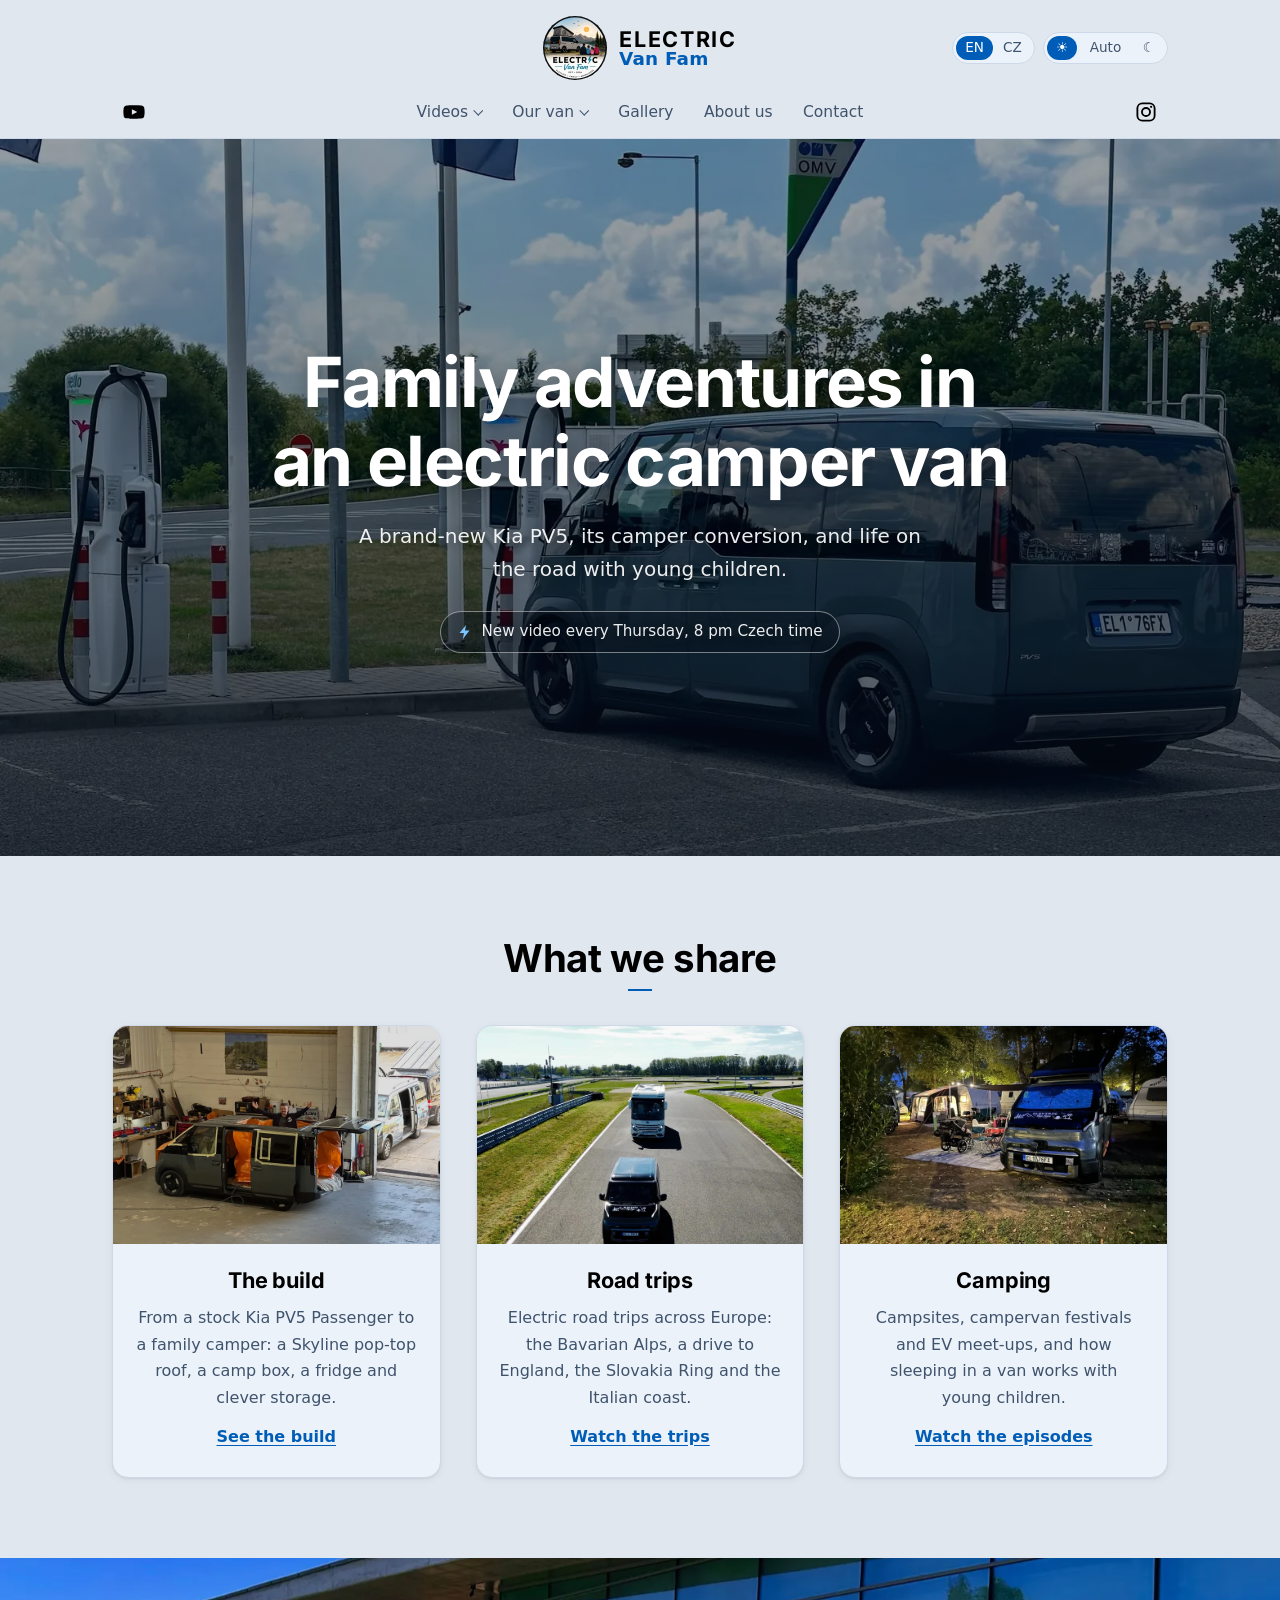
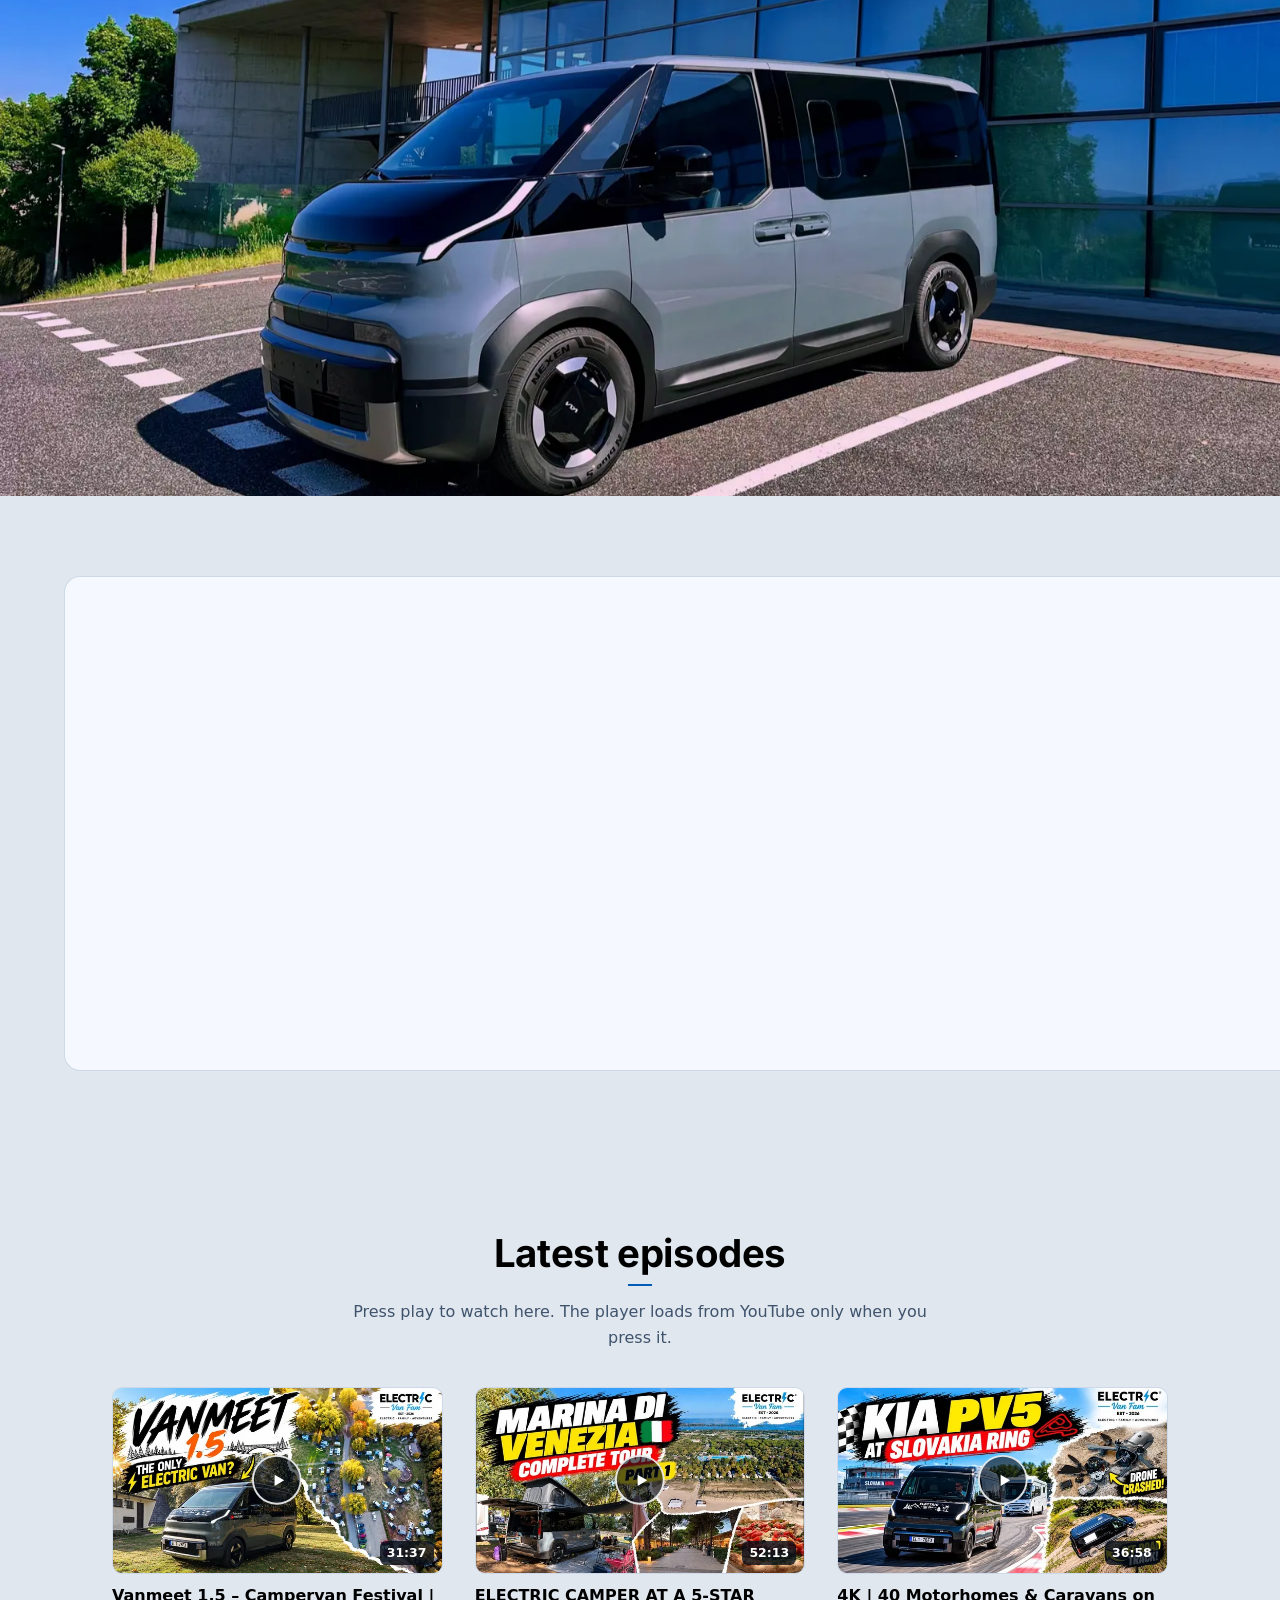
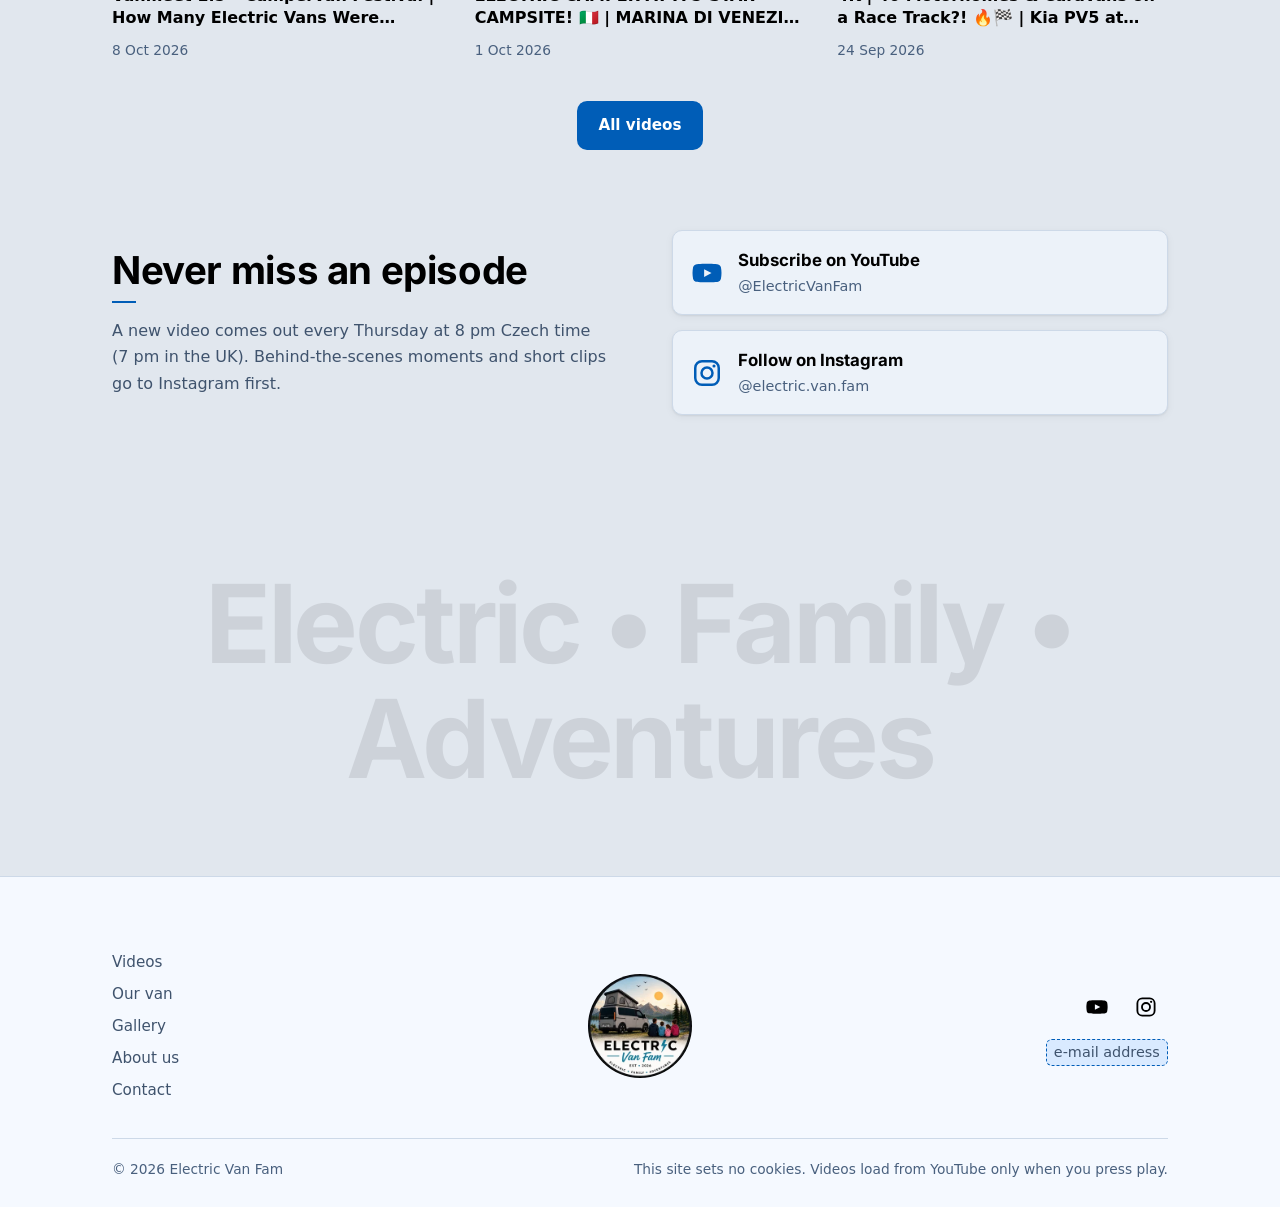
==== electric-van-web/index.html @ 64cd613d "electric-van-web: deploy site/ of jakubdostal233/electric-van-web at 565219d" ====
<!DOCTYPE html>
<html lang="en" data-theme="auto"
      data-title-en="Electric Van Fam - family adventures in an electric camper van"
      data-title-cs="Electric Van Fam - rodinná dobrodružství v elektrické obytné dodávce">
  <head>
    <meta charset="utf-8" />
    <meta name="robots" content="noindex" />
    <meta name="viewport" content="width=device-width, initial-scale=1" />
    <title>Electric Van Fam - family adventures in an electric camper van</title>
    <meta name="description" content="Electric Van Fam: a family converting a brand-new Kia PV5 into an electric camper van, with road trips and camping across Europe. New video every Thursday." />
    <meta property="og:title" content="Electric Van Fam" />
    <meta property="og:description" content="Family adventures, electric vanlife and the camper conversion of a Kia PV5." />
    <meta property="og:type" content="website" />
    <link rel="icon" href="assets/img/favicon-32.png" sizes="32x32" type="image/png" />
    <link rel="apple-touch-icon" href="assets/img/apple-touch-icon-180.png" />

    <!-- Resolve the theme BEFORE first paint; `preload` stops the first paint from animating.
         ?theme=light|dark|auto, ?lang=en|cs and ?template=<family> deep-link a state. -->
    <script>
      (function () {
        var d = document.documentElement;
        d.classList.add("js", "preload");
        var q = new URLSearchParams(location.search);
        var ls = function (k) { try { return localStorage.getItem(k); } catch (e) { return null; } };
        d.setAttribute("data-theme", q.get("theme") || ls("pers-ui-theme") || "light");
        var tpl = q.get("template");
        if (tpl && /^(jdsign|aurora|bento|brutalist|devdark|scholarly)$/.test(tpl)) d.setAttribute("data-template", tpl);
      })();
    </script>
    <link rel="stylesheet" href="fonts/fonts.css" />
    <link rel="stylesheet" href="core/base.css" />
    <link rel="stylesheet" href="kits/site.css" />
    <!-- The design family, jdsign (its accent matches the channel's brand blue): one template stylesheet, which imports its skin. -->
    <link id="template-css" rel="stylesheet" href="templates/site/jdsign.css" />
    <script>
      (function () {
        var t = document.documentElement.getAttribute("data-template");
        if (t) document.getElementById("template-css").href = "templates/site/" + t + ".css";
      })();
    </script>
    <link rel="stylesheet" href="assets/site.css" />
  </head>
  <body>
    <!-- ===== chrome:icons (identical on every page) ===== -->
    <svg width="0" height="0" style="position:absolute" aria-hidden="true" focusable="false">
      <symbol id="i-youtube" viewBox="0 0 24 24"><path fill="currentColor" fill-rule="evenodd" d="M23.1 7.2a3 3 0 0 0-2.1-2.1C19.1 4.6 12 4.6 12 4.6s-7.1 0-9 .5A3 3 0 0 0 .9 7.2 31 31 0 0 0 .4 12c0 1.6.2 3.2.5 4.8A3 3 0 0 0 3 18.9c1.9.5 9 .5 9 .5s7.1 0 9-.5a3 3 0 0 0 2.1-2.1c.3-1.6.5-3.2.5-4.8s-.2-3.2-.5-4.8zM9.7 15.1V8.9l5.9 3.1-5.9 3.1z"/></symbol>
      <symbol id="i-instagram" viewBox="0 0 24 24"><g fill="none" stroke="currentColor" stroke-width="2"><rect x="2.6" y="2.6" width="18.8" height="18.8" rx="5.4"/><circle cx="12" cy="12" r="4.4"/></g><circle cx="17.6" cy="6.4" r="1.25" fill="currentColor"/></symbol>
      <symbol id="i-play" viewBox="0 0 24 24"><path fill="currentColor" d="M7 4.5v15l13-7.5z"/></symbol>
      <symbol id="i-bolt" viewBox="0 0 24 24"><path fill="currentColor" d="M13.5 1.5 3.8 13.6h6.6l-1.6 8.9 10-12.6h-6.7z"/></symbol>
      <symbol id="i-zoom" viewBox="0 0 24 24"><g fill="none" stroke="currentColor" stroke-width="2.2" stroke-linecap="round"><circle cx="10.5" cy="10.5" r="6.5"/><path d="M15.5 15.5 21 21M10.5 7.5v6M7.5 10.5h6"/></g></symbol>
      <symbol id="i-menu" viewBox="0 0 24 24"><path fill="none" stroke="currentColor" stroke-width="2.2" stroke-linecap="round" d="M4 7h16M4 12h16M4 17h16"/></symbol>
      <symbol id="i-x" viewBox="0 0 24 24"><path fill="none" stroke="currentColor" stroke-width="2.2" stroke-linecap="round" d="M6 6l12 12M18 6 6 18"/></symbol>
      <symbol id="i-mail" viewBox="0 0 24 24"><g fill="none" stroke="currentColor" stroke-width="2" stroke-linejoin="round"><rect x="2.5" y="4.5" width="19" height="15" rx="2.5"/><path d="m3.5 6.5 8.5 6.5 8.5-6.5"/></g></symbol>
    </svg>
    <!-- ===== /chrome:icons ===== -->

    <!-- ===== chrome:header (identical on every page except aria-current) ===== -->
    <a class="skip-link" href="#main"><span class="lang-en">Skip to content</span><span class="lang-cs">Přejít na obsah</span></a>
    <header class="site-header">
      <div class="container header-top">
        <a class="brand" href="index.html">
          <img class="brand-badge" src="assets/img/logo-256.webp" width="64" height="64" alt="" />
          <span class="brand-word"><span class="brand-top">Electric</span> <span class="brand-bottom">Van Fam</span></span>
        </a>
        <div class="header-controls">
          <div id="lang-mount"></div>
          <div id="theme-mount"></div>
        </div>
      </div>
      <div class="container header-nav-row">
        <span class="social-slot left">
          <a class="icon-link" href="https://youtube.com/@electricvanfam?si=Grp4nOMV1Lf5DhQu" target="_blank" rel="noopener"
             aria-label="Electric Van Fam on YouTube" data-aria-label-en="Electric Van Fam on YouTube" data-aria-label-cs="Electric Van Fam na YouTube"
             title="YouTube"><svg aria-hidden="true"><use href="#i-youtube"/></svg></a>
        </span>
        <button class="menu-toggle" type="button" aria-expanded="false" aria-controls="site-menu" aria-label="Open menu">
          <svg class="i-open" aria-hidden="true"><use href="#i-menu"/></svg>
          <svg class="i-close" aria-hidden="true"><use href="#i-x"/></svg>
        </button>
        <nav class="site-nav" id="site-menu" aria-label="Main" data-aria-label-en="Main" data-aria-label-cs="Hlavní">
          <ul>
            <li class="has-sub"><a href="videos.html"><span class="lang-en">Videos</span><span class="lang-cs">Videa</span></a>
              <ul class="sub">
                <li><a href="videos.html#episodes"><span class="lang-en">Episodes</span><span class="lang-cs">Díly</span></a></li>
                <li><a href="videos.html#shorts"><span class="lang-en">Shorts</span><span class="lang-cs">Shorts</span></a></li>
                <li><a href="videos.html#playlists"><span class="lang-en">Playlists</span><span class="lang-cs">Playlisty</span></a></li>
              </ul>
            </li>
            <li class="has-sub"><a href="van.html"><span class="lang-en">Our van</span><span class="lang-cs">Naše dodávka</span></a>
              <ul class="sub">
                <li><a href="van.html#build"><span class="lang-en">The build</span><span class="lang-cs">Přestavba</span></a></li>
                <li><a href="van.html#gear"><span class="lang-en">Gear &amp; partners</span><span class="lang-cs">Vybavení a partneři</span></a></li>
                <li><a href="van.html#faq"><span class="lang-en">Questions</span><span class="lang-cs">Otázky</span></a></li>
              </ul>
            </li>
            <li><a href="gallery.html"><span class="lang-en">Gallery</span><span class="lang-cs">Galerie</span></a></li>
            <li><a href="about.html"><span class="lang-en">About us</span><span class="lang-cs">O nás</span></a></li>
            <li><a href="contact.html"><span class="lang-en">Contact</span><span class="lang-cs">Kontakt</span></a></li>
          </ul>
        </nav>
        <span class="social-slot right">
          <a class="icon-link" href="https://instagram.com/electric.van.fam?xtok=amt4czhjMHRxbmlt" target="_blank" rel="noopener"
             aria-label="Electric Van Fam on Instagram" data-aria-label-en="Electric Van Fam on Instagram" data-aria-label-cs="Electric Van Fam na Instagramu"
             title="Instagram"><svg aria-hidden="true"><use href="#i-instagram"/></svg></a>
        </span>
      </div>
    </header>
    <!-- ===== /chrome:header ===== -->

    <main id="main">
      <!-- ================= HERO ================= -->
      <section class="hero-photo" aria-labelledby="hero-title">
        <img src="assets/img/ig/Da2BRIKNQSg-1600.webp"
             srcset="assets/img/ig/Da2BRIKNQSg-800.webp 800w, assets/img/ig/Da2BRIKNQSg-1600.webp 1600w, assets/img/ig/Da2BRIKNQSg-2400.webp 2400w"
             sizes="100vw" alt="" fetchpriority="high" />
        <div class="container">
          <h1 class="title" id="hero-title"><span class="lang-en">Family adventures in an electric camper van</span><span class="lang-cs">Rodinná dobrodružství v elektrické obytné dodávce</span></h1>
          <p class="lang-en">A brand-new Kia PV5, its camper conversion, and life on the road with young children.</p>
          <p class="lang-cs">Zbrusu nová Kia PV5, její přestavba na obytnou dodávku a život na cestách s malými dětmi.</p>
          <p class="schedule"><svg aria-hidden="true"><use href="#i-bolt"/></svg><span class="lang-en">New video every Thursday, 8 pm Czech time</span><span class="lang-cs">Nové video každý čtvrtek ve 20:00</span></p>
        </div>
      </section>

      <!-- ================= OFFER CARDS ================= -->
      <section class="section" aria-labelledby="topics-title">
        <div class="container">
          <div class="section-head center">
            <h2 id="topics-title"><span class="lang-en">What we share</span><span class="lang-cs">O čem točíme</span></h2>
          </div>
          <div class="offer-grid">
            <article class="offer reveal">
              <img src="assets/img/ig/DbA2BIWIH_c-800.webp" width="800" height="600" loading="lazy"
                   alt="The van in a workshop with its new pop-top roof being fitted"
                   data-alt-en="The van in a workshop with its new pop-top roof being fitted"
                   data-alt-cs="Dodávka v dílně při montáži výklopné střechy" />
              <div class="offer-body">
                <h3><span class="lang-en">The build</span><span class="lang-cs">Přestavba</span></h3>
                <p class="lang-en">From a stock Kia PV5 Passenger to a family camper: a Skyline pop-top roof, a camp box, a fridge and clever storage.</p>
                <p class="lang-cs">Ze sériové Kia PV5 Passenger rodinný obytňák: výklopná střecha Skyline, kempingový box, lednice a chytré úložné prostory.</p>
                <a class="more" href="van.html#build"><span class="lang-en">See the build</span><span class="lang-cs">Prohlédnout přestavbu</span></a>
              </div>
            </article>
            <article class="offer reveal">
              <img src="assets/img/ig/DdrrLQiCNfX-800.webp" width="800" height="779" loading="lazy"
                   alt="Campervans driving on the Slovakia Ring race track, seen from above"
                   data-alt-en="Campervans driving on the Slovakia Ring race track, seen from above"
                   data-alt-cs="Obytná auta na okruhu Slovakia Ring z ptačí perspektivy" />
              <div class="offer-body">
                <h3><span class="lang-en">Road trips</span><span class="lang-cs">Výlety</span></h3>
                <p class="lang-en">Electric road trips across Europe: the Bavarian Alps, a drive to England, the Slovakia Ring and the Italian coast.</p>
                <p class="lang-cs">Elektrické výlety po Evropě: Bavorské Alpy, cesta do Anglie, Slovakia Ring a italské pobřeží.</p>
                <a class="more" href="videos.html#playlists"><span class="lang-en">Watch the trips</span><span class="lang-cs">Pustit si výlety</span></a>
              </div>
            </article>
            <article class="offer reveal">
              <img src="assets/img/ig/DeJIttWCNnB-800.webp" width="800" height="600" loading="lazy"
                   alt="The van parked at a campsite in the evening, with an awning, chairs and a pram"
                   data-alt-en="The van parked at a campsite in the evening, with an awning, chairs and a pram"
                   data-alt-cs="Dodávka večer v kempu s markýzou, židlemi a kočárkem" />
              <div class="offer-body">
                <h3><span class="lang-en">Camping</span><span class="lang-cs">Kempování</span></h3>
                <p class="lang-en">Campsites, campervan festivals and EV meet-ups, and how sleeping in a van works with young children.</p>
                <p class="lang-cs">Kempy, festivaly obytných aut a srazy elektromobilů, a jak se v dodávce spí s malými dětmi.</p>
                <a class="more" href="videos.html#episodes"><span class="lang-en">Watch the episodes</span><span class="lang-cs">Pustit si díly</span></a>
              </div>
            </article>
          </div>
        </div>
      </section>

      <!-- ================= PARALLAX BAND ================= -->
      <div class="band" aria-hidden="true">
        <img src="assets/img/ig/DaFQ-XdI2Lt-1600.webp"
             srcset="assets/img/ig/DaFQ-XdI2Lt-800.webp 800w, assets/img/ig/DaFQ-XdI2Lt-1600.webp 1600w, assets/img/ig/DaFQ-XdI2Lt-2400.webp 2400w"
             sizes="100vw" alt="" loading="lazy" />
      </div>

      <!-- ================= ABOUT TEASER (offset box) ================= -->
      <section class="offset-wrap" aria-labelledby="about-title">
        <div class="offset-box">
          <div class="offset-inner">
            <div class="offset-media reveal">
              <img class="badge-art" src="assets/img/logo-512.webp" width="512" height="512" loading="lazy"
                   alt="The Electric Van Fam badge: a family of four sitting by a lake next to their van with a pop-top roof"
                   data-alt-en="The Electric Van Fam badge: a family of four sitting by a lake next to their van with a pop-top roof"
                   data-alt-cs="Logo Electric Van Fam: čtyřčlenná rodina sedí u jezera vedle své dodávky s výklopnou střechou" />
            </div>
            <div class="offset-text reveal">
              <h2 id="about-title"><span class="lang-en">Hi, we're the Electric Van Fam!</span><span class="lang-cs">Ahoj, jsme Electric Van Fam!</span></h2>
              <p class="lang-en">Yes, it's another EV channel... But this one is all about family adventures, electric vanlife, and the conversion of a brand-new Kia PV5 Passenger into a fully capable family camper van.</p>
              <p class="lang-cs">Ano, další kanál o elektromobilech... Tenhle je ale hlavně o rodinných dobrodružstvích, elektrickém vanlife a přestavbě zbrusu nové Kia PV5 Passenger na plnohodnotnou rodinnou obytnou dodávku.</p>
              <p class="lang-en">As far as we know, we may be the first family in continental Europe taking on a project like this.</p>
              <p class="lang-cs">Pokud víme, jsme možná první rodina v kontinentální Evropě, která se do takového projektu pustila.</p>
              <a class="btn btn-ghost" href="about.html"><span class="lang-en">More about us</span><span class="lang-cs">Více o nás</span></a>
            </div>
          </div>
        </div>
      </section>

      <!-- ================= LATEST EPISODES ================= -->
      <section class="section" aria-labelledby="latest-title">
        <div class="container">
          <div class="section-head center">
            <h2 id="latest-title"><span class="lang-en">Latest episodes</span><span class="lang-cs">Nejnovější díly</span></h2>
            <p class="lang-en">Press play to watch here. The player loads from YouTube only when you press it.</p>
            <p class="lang-cs">Video se přehraje přímo tady. Přehrávač z YouTube se načte až po kliknutí.</p>
          </div>
          <div class="video-grid" data-lb-group="latest">
            <!-- content:latest-episodes:begin -->
            <a class="vcard reveal" href="https://www.youtube.com/watch?v=C58DhxHPmXc" data-lb="video" data-video-id="C58DhxHPmXc"
               data-caption-en="Vanmeet 1.5 – Campervan Festival | How Many Electric Vans Were There? ⚡EVF#21">
              <span class="vthumb">
                <img src="assets/img/yt/C58DhxHPmXc-640.webp" width="640" height="360" loading="lazy" alt="" />
                <span class="play" aria-hidden="true"><svg><use href="#i-play"/></svg></span>
                <span class="duration">31:37</span>
              </span>
              <span class="vtitle">Vanmeet 1.5 – Campervan Festival | How Many Electric Vans Were There? ⚡EVF#21</span>
              <span class="vmeta"><time datetime="2026-10-08"><span class="lang-en">8 Oct 2026</span><span class="lang-cs">8. 10. 2026</span></time></span>
            </a>
            <a class="vcard reveal" href="https://www.youtube.com/watch?v=YFvLomUdgms" data-lb="video" data-video-id="YFvLomUdgms"
               data-caption-en="ELECTRIC CAMPER AT A 5-STAR CAMPSITE! 🇮🇹 | MARINA DI VENEZIA | PART 1. EVF#20">
              <span class="vthumb">
                <img src="assets/img/yt/YFvLomUdgms-640.webp" width="640" height="360" loading="lazy" alt="" />
                <span class="play" aria-hidden="true"><svg><use href="#i-play"/></svg></span>
                <span class="duration">52:13</span>
              </span>
              <span class="vtitle">ELECTRIC CAMPER AT A 5-STAR CAMPSITE! 🇮🇹 | MARINA DI VENEZIA | PART 1. EVF#20</span>
              <span class="vmeta"><time datetime="2026-10-01"><span class="lang-en">1 Oct 2026</span><span class="lang-cs">1. 10. 2026</span></time></span>
            </a>
            <a class="vcard reveal" href="https://www.youtube.com/watch?v=ShgJWaD2Wiw" data-lb="video" data-video-id="ShgJWaD2Wiw"
               data-caption-en="4K | 40 Motorhomes &amp; Caravans on a Race Track?! 🔥🏁 | Kia PV5 at Slovakia Ring! EVF#19">
              <span class="vthumb">
                <img src="assets/img/yt/ShgJWaD2Wiw-640.webp" width="640" height="360" loading="lazy" alt="" />
                <span class="play" aria-hidden="true"><svg><use href="#i-play"/></svg></span>
                <span class="duration">36:58</span>
              </span>
              <span class="vtitle">4K | 40 Motorhomes &amp; Caravans on a Race Track?! 🔥🏁 | Kia PV5 at Slovakia Ring! EVF#19</span>
              <span class="vmeta"><time datetime="2026-09-24"><span class="lang-en">24 Sep 2026</span><span class="lang-cs">24. 9. 2026</span></time></span>
            </a>
            <!-- content:latest-episodes:end -->
          </div>
          <div class="section-actions">
            <a class="btn btn-primary" href="videos.html"><span class="lang-en">All videos</span><span class="lang-cs">Všechna videa</span></a>
          </div>
        </div>
      </section>

      <!-- ================= FOLLOW (in place of the newsletter) ================= -->
      <section class="section" aria-labelledby="follow-title">
        <div class="container follow">
          <div class="reveal">
            <h2 id="follow-title"><span class="lang-en">Never miss an episode</span><span class="lang-cs">Nezmeškejte žádný díl</span></h2>
            <p class="lang-en">A new video comes out every Thursday at 8 pm Czech time (7 pm in the UK). Behind-the-scenes moments and short clips go to Instagram first.</p>
            <p class="lang-cs">Nové video vychází každý čtvrtek ve 20:00 našeho času (v Británii v 19:00). Zákulisí a krátká videa dáváme nejdřív na Instagram.</p>
          </div>
          <div class="follow-links reveal">
            <a class="follow-link" href="https://youtube.com/@electricvanfam?si=Grp4nOMV1Lf5DhQu" target="_blank" rel="noopener">
              <svg aria-hidden="true"><use href="#i-youtube"/></svg>
              <span><strong><span class="lang-en">Subscribe on YouTube</span><span class="lang-cs">Odebírat na YouTube</span></strong><span class="handle">@ElectricVanFam</span></span>
            </a>
            <a class="follow-link" href="https://instagram.com/electric.van.fam?xtok=amt4czhjMHRxbmlt" target="_blank" rel="noopener">
              <svg aria-hidden="true"><use href="#i-instagram"/></svg>
              <span><strong><span class="lang-en">Follow on Instagram</span><span class="lang-cs">Sledovat na Instagramu</span></strong><span class="handle">@electric.van.fam</span></span>
            </a>
          </div>
        </div>
      </section>

      <!-- ================= GIANT TAGLINE ================= -->
      <div class="tagline-giant" aria-hidden="true"><p>Electric • Family • Adventures</p></div>
    </main>

    <!-- ===== chrome:footer (identical on every page) ===== -->
    <footer class="site-footer">
      <div class="container">
        <div class="footer-cols">
          <ul class="footer-nav">
            <li><a href="videos.html"><span class="lang-en">Videos</span><span class="lang-cs">Videa</span></a></li>
            <li><a href="van.html"><span class="lang-en">Our van</span><span class="lang-cs">Naše dodávka</span></a></li>
            <li><a href="gallery.html"><span class="lang-en">Gallery</span><span class="lang-cs">Galerie</span></a></li>
            <li><a href="about.html"><span class="lang-en">About us</span><span class="lang-cs">O nás</span></a></li>
            <li><a href="contact.html"><span class="lang-en">Contact</span><span class="lang-cs">Kontakt</span></a></li>
          </ul>
          <div class="footer-logo"><img src="assets/img/logo-256.webp" width="104" height="104" loading="lazy" alt="Electric Van Fam" /></div>
          <div class="footer-contact">
            <div class="socials">
              <a class="icon-link" href="https://youtube.com/@electricvanfam?si=Grp4nOMV1Lf5DhQu" target="_blank" rel="noopener" aria-label="YouTube"><svg aria-hidden="true"><use href="#i-youtube"/></svg></a>
              <a class="icon-link" href="https://instagram.com/electric.van.fam?xtok=amt4czhjMHRxbmlt" target="_blank" rel="noopener" aria-label="Instagram"><svg aria-hidden="true"><use href="#i-instagram"/></svg></a>
            </div>
            <!-- TODO(owner): the family's public e-mail address -->
            <span class="todo"><span class="lang-en">e-mail address</span><span class="lang-cs">e-mailová adresa</span></span>
          </div>
        </div>
        <div class="footer-bottom">
          <p>© 2026 Electric Van Fam</p>
          <p class="lang-en">This site sets no cookies. Videos load from YouTube only when you press play.</p>
          <p class="lang-cs">Tento web nepoužívá cookies. Videa se z YouTube načtou až po kliknutí na přehrát.</p>
        </div>
      </div>
    </footer>
    <!-- ===== /chrome:footer ===== -->

    <script src="core/theme.js"></script>
    <script src="core/lang.js"></script>
    <script src="assets/site.js"></script>
  </body>
</html>
---- electric-van-web/fonts/fonts.css ----
/* pers-ui - self-hosted @font-face declarations (SIL OFL 1.1, see LICENSE.md).
   woff2 files are fetched by fetch-fonts.sh. If they are absent, every template
   falls back to a system stack (defined per template), so the gallery still works. */

/* Inter - body sans, all templates */
@font-face { font-family: "Inter"; font-style: normal; font-weight: 400; font-display: swap; src: url("./inter/inter-400.woff2") format("woff2"); }
@font-face { font-family: "Inter"; font-style: normal; font-weight: 500; font-display: swap; src: url("./inter/inter-500.woff2") format("woff2"); }
@font-face { font-family: "Inter"; font-style: normal; font-weight: 600; font-display: swap; src: url("./inter/inter-600.woff2") format("woff2"); }
@font-face { font-family: "Inter"; font-style: normal; font-weight: 700; font-display: swap; src: url("./inter/inter-700.woff2") format("woff2"); }
@font-face { font-family: "Inter"; font-style: italic; font-weight: 400; font-display: swap; src: url("./inter/inter-400i.woff2") format("woff2"); }


/* JetBrains Mono - monospace accents, devdark template */
@font-face { font-family: "JetBrains Mono"; font-style: normal; font-weight: 400; font-display: swap; src: url("./jetbrains-mono/jetbrains-mono-400.woff2") format("woff2"); }
@font-face { font-family: "JetBrains Mono"; font-style: normal; font-weight: 500; font-display: swap; src: url("./jetbrains-mono/jetbrains-mono-500.woff2") format("woff2"); }
@font-face { font-family: "JetBrains Mono"; font-style: normal; font-weight: 700; font-display: swap; src: url("./jetbrains-mono/jetbrains-mono-700.woff2") format("woff2"); }
---- electric-van-web/core/base.css ----
/* ============================================================================
   pers-ui - core/base.css
   Consumer-agnostic foundation: reset, layout, typography, a11y, controls, and
   the GENERIC components (buttons, tags, badge, table, code, blockquote, alert,
   forms, footer) - all driven by a CSS custom-property token contract. Load a
   SKIN (skins/<family>.css) for the values and a KIT (kits/site.css or
   kits/docs.css) for page-archetype components. See README.md.

   Token contract a skin must define (values below are neutral fallbacks so
   core/base.css is viewable on its own):
     Surfaces  --bg --surface --surface-2 --border --border-strong
     Text      --text --text-muted --text-faint
     Accent    --accent --accent-2 --accent-contrast --accent-soft --ring
     Shape     --radius-sm --radius --radius-lg
     Depth     --shadow --shadow-lg
     Type      --font-body --font-display --font-mono
     Metrics   --maxw --section-pad
   And for an application kit, the layer added 2026-09-21:
     Spacing   --space-3xs --space-2xs --space-xs --space-sm --space-md --space-lg --space-xl
     Scale     --text-2xs --text-xs --text-sm --text-base --text-xl
     Rhythm    --leading-tight --leading-body
     Shape     --radius-pill --hairline
     Motion    --duration-fast --duration-base --ease-standard
     Solid     --surface-3 --surface-4   (OPAQUE in every skin, for controls)
     State     --focus --focus-width --hover --disabled --accent-fg
               --error --success --warning
   ============================================================================ */

:root {
  --bg: #ffffff;
  --surface: #f7f7f8;
  --surface-2: #eeeef0;
  --border: #e2e2e6;
  --border-strong: #cfcfd6;
  --text: #17171a;
  --text-muted: #5a5a66;
  --text-faint: #8a8a95;
  --accent: #3b5bdb;
  --accent-2: #6f9bff;
  --accent-contrast: #ffffff;
  --accent-soft: rgba(59, 91, 219, 0.1);
  --ring: rgba(59, 91, 219, 0.45);
  --radius-sm: 6px;
  --radius: 12px;
  --radius-lg: 20px;
  --shadow: 0 1px 3px rgba(0, 0, 0, 0.08), 0 1px 2px rgba(0, 0, 0, 0.04);
  --shadow-lg: 0 12px 32px rgba(0, 0, 0, 0.12);
  --font-body: system-ui, -apple-system, "Segoe UI", Roboto, sans-serif;
  --font-display: var(--font-body);
  --font-mono: ui-monospace, "JetBrains Mono", "SFMono-Regular", Menlo, Consolas, monospace;
  --maxw: 1080px;
  --section-pad: clamp(3rem, 8vw, 6rem);

  /* ---- the application layer ------------------------------------------------
     Everything above is what a document or a site needs. A dense application -
     a form of labelled controls, a console, a status banner - needs a spacing
     scale, a type scale, motion and semantic state colour as well, and it needs
     them from EVERY skin rather than from one.

     They live here because this file's job is a neutral default for every token
     in the contract: a skin overrides what its design language cares about and
     inherits the rest. Put them in the skins instead and each of the six owes
     twenty-nine values, five of the six by hand, with nothing checking that any
     of them arrived.

     The structural ones are deliberately identical to jdsign's: a spacing step
     is not a matter of design language, and two scales that agree everywhere
     except one skin is a bug waiting rather than an expression of taste. The
     chromatic ones are neutral and AA-clean against the surfaces above; a skin
     that wants its own red says so.
     -------------------------------------------------------------------------- */
  --space-3xs: 2px;
  --space-2xs: 4px;
  --space-xs: 6px;
  --space-sm: 8px;
  --space-md: 12px;
  --space-lg: 16px;
  --space-xl: 24px;

  --text-2xs: 0.7rem;
  --text-xs: 0.8rem;
  --text-sm: 0.9rem;
  --text-base: 1rem;
  --text-xl: 1.563rem;
  --leading-tight: 1.25;
  --leading-body: 1.6;

  --radius-pill: 999px;
  --hairline: 1px;
  --duration-fast: 120ms;
  --duration-base: 200ms;
  --ease-standard: cubic-bezier(0.2, 0, 0, 1);

  /* Two rungs above and one below the surface ramp, for a control that must read
     as solid. OPAQUE BY CONTRACT: a control painted with a translucent value
     composites against whatever sits behind it, so the same button reads as two
     colours on one page. --surface-2 is translucent in aurora by design, which
     is exactly why a control must not use it. */
  --surface-3: #ffffff;
  --surface-4: #e4e4e8;

  /* The background a native <select> and its option list paint with. It follows
     the raised-control rung unless a skin gives it a colour of its own, which is
     what aurora does - its selects sit on a different plane from its cards. */
  --select-bg: var(--surface-3);

  /* The optional decorative backdrop, layered UNDER --bg by a page that wants
     one: `background: var(--mesh), var(--bg)`. `none` is a valid background-image
     layer, so that declaration stays valid on a skin that offers no backdrop -
     which matters, because an UNDEFINED --mesh invalidates the whole shorthand
     and the page loses its background colour too. Only aurora defines one. */
  --mesh: none;

  --focus: #005db7;
  --focus-width: 3px;
  --hover: #f2f4f8;
  --disabled: #6b6b76;
  --accent-fg: #ffffff;
  --error: #bf001e;
  --success: #006e30;
  --warning: #865400;

  color-scheme: light;
}

/* ---- the application layer, dark -------------------------------------------
   Only the chromatic half is repeated here. A spacing step and a type scale do
   not change with the theme, and repeating them would be two places to edit.

   This block exists because base.css had NO dark defaults at all before: every
   skin carried its own, which was fine while every token a kit used came from
   the skin. The moment a default lives here, a dark skin that does not override
   it inherits the light value - and --surface-3: #ffffff on devdark is a white
   panel on a near-black page. Both selector forms, matching the skins.
   -------------------------------------------------------------------------- */
[data-theme="dark"] {
  --surface-3: #2f343a;
  --surface-4: #14171c;
  --focus: #4e9eff;
  --hover: #24292e;
  --disabled: #8b8b96;
  --accent-fg: #0a0e12;
  --error: #ff6b65;
  --success: #00b352;
  --warning: #d88a00;
}

@media (prefers-color-scheme: dark) {
  :root:not([data-theme="light"]) {
    --surface-3: #2f343a;
    --surface-4: #14171c;
    --focus: #4e9eff;
    --hover: #24292e;
    --disabled: #8b8b96;
    --accent-fg: #0a0e12;
    --error: #ff6b65;
    --success: #00b352;
    --warning: #d88a00;
  }
}

/* Suppress transitions during initial load (removed via JS after `load`) so the
   resolved theme paints instantly instead of animating in from the base defaults. */
html.preload *, html.preload *::before, html.preload *::after { transition: none !important; }

/* ---- reset ---------------------------------------------------------------- */
*, *::before, *::after { box-sizing: border-box; }
* { margin: 0; }
html { -webkit-text-size-adjust: 100%; scroll-behavior: smooth; }
body {
  font-family: var(--font-body);
  background: var(--bg);
  color: var(--text);
  line-height: 1.65;
  -webkit-font-smoothing: antialiased;
  text-rendering: optimizeLegibility;
  transition: background-color 0.3s ease, color 0.3s ease;
}
img, svg, video { display: block; max-width: 100%; height: auto; }
input, button, textarea, select { font: inherit; color: inherit; }
button { cursor: pointer; }
a { color: var(--accent); text-decoration: none; }
a:hover { text-decoration: underline; }
ul, ol { padding-left: 1.25rem; }
:target { scroll-margin-top: 6rem; }

/* ---- typography ----------------------------------------------------------- */
h1, h2, h3, h4 {
  font-family: var(--font-display);
  line-height: 1.15;
  font-weight: 700;
  letter-spacing: -0.01em;
  text-wrap: balance;
}
h1 { font-size: clamp(2.4rem, 6vw, 4rem); }
h2 { font-size: clamp(1.7rem, 3.5vw, 2.4rem); }
h3 { font-size: 1.2rem; }
p { text-wrap: pretty; }

/* ---- accessibility helpers ------------------------------------------------ */
.visually-hidden {
  position: absolute; width: 1px; height: 1px; padding: 0; margin: -1px;
  overflow: hidden; clip: rect(0 0 0 0); white-space: nowrap; border: 0;
}
.skip-link {
  position: absolute; left: 0.5rem; top: -3rem; z-index: 100;
  background: var(--accent); color: var(--accent-contrast);
  padding: 0.5rem 0.9rem; border-radius: var(--radius-sm);
  transition: top 0.2s ease;
}
.skip-link:focus { top: 0.5rem; text-decoration: none; }

:where(a, button, input, textarea, select, [tabindex]):focus-visible {
  outline: 2px solid var(--ring);
  outline-offset: 2px;
  border-radius: var(--radius-sm);
}

/* ---- layout --------------------------------------------------------------- */
.container { width: 100%; max-width: var(--maxw); margin-inline: auto; padding-inline: clamp(1.1rem, 4vw, 2rem); }
.section { padding-block: var(--section-pad); }
.section + .section { padding-top: 0; }

.eyebrow {
  font-family: var(--font-mono);
  font-size: 0.8rem;
  letter-spacing: 0.08em;
  text-transform: uppercase;
  color: var(--text-muted);
  margin-bottom: 0.9rem;
}
.section-title { margin-bottom: 1.6rem; }
.section-title + .section-lead { margin-top: -0.8rem; }
.section-lead { color: var(--text-muted); max-width: 62ch; margin-bottom: 2rem; font-size: 1.05rem; }
.prose { max-width: 68ch; }
.prose p + p { margin-top: 1rem; }
.meta-line { font-size: 0.85rem; color: var(--text-muted); margin-bottom: 1.1rem; }
.meta-line strong { color: var(--text); font-weight: 600; }
.prose a { text-decoration: underline; text-underline-offset: 2px; }

/* ---- header / nav --------------------------------------------------------- */
.site-header {
  position: sticky; top: 0; z-index: 50;
  background: color-mix(in srgb, var(--bg) 82%, transparent);
  backdrop-filter: saturate(150%) blur(10px);
  border-bottom: 1px solid var(--border);
}
.header-inner {
  display: flex; align-items: center; gap: 1rem;
  min-height: 4rem; padding-block: 0.6rem;
}
.brand {
  font-family: var(--font-display);
  font-weight: 700; font-size: 1.1rem; color: var(--text);
  letter-spacing: -0.01em;
}
.brand:hover { text-decoration: none; }

/* ---- the signature mark in a page header -----------------------------------------
   THE ONE CONTRACT for placing Jakub's mark in the header of an HTML deliverable. Put
   the mark:layout SVG inline as the first child of whatever the page calls its header -
   `a.brand` here, pandoc's `#title-block-header` in a document, `.tg-header` in a tool -
   and give the <svg> class="brand-mark". The consumer owns the markup; this owns the size,
   the clear space and the ink, so six consumers cannot each decide differently.

   INLINE, NEVER <img>. brand/mark.svg carries fill="currentColor", which is the whole
   reason mark:layout exists as a separate asset from the favicon set - an <img src> gives
   currentColor nothing to resolve and the mark paints black on every skin, including the
   dark ones. Inlined, it takes the header's own colour and follows every skin and mode
   for free.

   SIZE AND CLEAR SPACE ARE BOTH MEASURED, in mark/two-three-reciprocal/USAGE.md, and both
   derive from one value here so they cannot drift apart. The mark follows the type it sits
   beside (1em) but never goes under its measured floor of 20px - the machine floor is 10px
   and the eye floor 12px, and 20px is where the two strokes stay unambiguous. The clear
   space is 24 units of the 256 unit canvas on every side, held as a ratio so it survives
   scaling: 9.375% of the mark's own box. Nothing may enter that band - no text, no rule,
   no image edge, no other logo - which is why it is a margin rather than a parent's gap. A
   gap guards only the side it sits between, and a spacing-scale value can be re-tuned by
   someone not thinking about the mark at all.

   WHERE THIS DOES NOT REACH, and both are deliberate rather than forgotten. kits/cv.css
   is its own reset and never loads this file, so a CV sheet carries no mark - Jakub's
   instruction, 2026-09-22. kits/deck.css likewise, and a deck needs nothing from here: it
   has carried the mark since 0.61.1 through its own --deck-logo slot, which
   scaffold-present.sh fills with mark:deck-brand by default. So the exclusions are a
   property of the architecture, not a list anyone has to remember. */
.brand-mark {
  --brand-mark-size: max(20px, 1em);
  /* inline-block, and it is not a preference: this file's own reset above sets
     `img, svg, video { display: block }`, which put the mark on its own line ABOVE the
     wordmark in every header. Seen in a render. inline-block sits it beside the text in a
     plain header and still behaves as a flex item where the header is a flex row. */
  display: inline-block;
  inline-size: var(--brand-mark-size);
  block-size: var(--brand-mark-size);
  margin: calc(var(--brand-mark-size) * 0.09375);
  flex: 0 0 auto;
  align-self: center;
  vertical-align: middle;
  /* Restated although the file's root element carries it: an inliner that copies the
     paths without the root attribute would otherwise paint the browser default black. */
  fill: currentColor;
}
.site-nav { display: flex; gap: 1.4rem; margin-left: auto; }
.site-nav a { color: var(--text-muted); font-size: 0.95rem; }
.site-nav a:hover { color: var(--text); text-decoration: none; }
.header-controls { display: flex; align-items: center; gap: 0.6rem; margin-left: 1rem; }
@media (max-width: 720px) {
  .site-nav { display: none; }
  .header-controls { margin-left: auto; }
}

/* ---- controls: theme toggle + template switcher --------------------------- */
.control {
  display: inline-flex; align-items: center; gap: 0.25rem;
  background: var(--surface); border: 1px solid var(--border);
  border-radius: 999px; padding: 0.2rem;
}
.control button {
  border: 0; background: transparent; color: var(--text-muted);
  padding: 0.3rem 0.55rem; border-radius: 999px; line-height: 1;
  font-size: 0.85rem; transition: background-color 0.2s ease, color 0.2s ease;
}
.control button:hover { color: var(--text); }
.control button.active { background: var(--accent); color: var(--accent-contrast); }
.template-switch select {
  background: var(--surface); border: 1px solid var(--border); color: var(--text);
  border-radius: 999px; padding: 0.35rem 0.7rem; font-size: 0.85rem;
}

/* ---- buttons -------------------------------------------------------------- */
.btn {
  display: inline-flex; align-items: center; gap: 0.5rem;
  padding: 0.7rem 1.3rem; border-radius: var(--radius);
  border: 1px solid transparent; font-weight: 600; font-size: 0.95rem;
  transition: transform 0.15s ease, background-color 0.2s ease, border-color 0.2s ease, box-shadow 0.2s ease;
}
.btn:hover { text-decoration: none; transform: translateY(-1px); }
.btn:active { transform: translateY(0); }
.btn-primary { background: var(--accent); color: var(--accent-contrast); }
.btn-primary:hover { box-shadow: var(--shadow-lg); }
.btn-ghost { background: transparent; color: var(--text); border-color: var(--border-strong); }
.btn-ghost:hover { background: var(--surface); }
.btn-sm { padding: 0.45rem 0.9rem; font-size: 0.85rem; }

/* ---- cards ---------------------------------------------------------------- */
.card {
  background: var(--surface); border: 1px solid var(--border);
  border-radius: var(--radius-lg); padding: 1.5rem;
  transition: transform 0.2s ease, box-shadow 0.2s ease, border-color 0.2s ease;
}
.card:hover { box-shadow: var(--shadow-lg); }

/* ---- tags ----------------------------------------------------------------- */
.tags { list-style: none; padding: 0; display: flex; flex-wrap: wrap; gap: 0.5rem; }
.tag {
  font-size: 0.82rem; padding: 0.28rem 0.7rem; border-radius: 999px;
  background: var(--accent-soft); color: var(--text); border: 1px solid var(--border);
  font-family: var(--font-mono);
}

/* ---- badge ---------------------------------------------------------------- */
.badge {
  flex-shrink: 0; font-size: 0.72rem; font-family: var(--font-mono);
  text-transform: uppercase; letter-spacing: 0.05em;
  padding: 0.2rem 0.55rem; border-radius: 999px;
  background: var(--surface-2); color: var(--text-muted); border: 1px solid var(--border);
}

/* ---- two-column component grid -------------------------------------------- */
.component-grid { display: grid; gap: 1.5rem; grid-template-columns: 1fr 1fr; }
@media (max-width: 720px) { .component-grid { grid-template-columns: 1fr; } }

/* ---- forms ---------------------------------------------------------------- */
.field { display: flex; flex-direction: column; gap: 0.35rem; margin-bottom: 1rem; }
.field label { font-size: 0.85rem; font-weight: 600; color: var(--text-muted); }
.field input, .field textarea {
  background: var(--bg); border: 1px solid var(--border-strong);
  border-radius: var(--radius-sm); padding: 0.65rem 0.8rem;
  transition: border-color 0.2s ease, box-shadow 0.2s ease;
}
.field input:focus, .field textarea:focus {
  border-color: var(--accent); /* the shared :focus-visible outline supplies the ring */
}

/* ---- table ---------------------------------------------------------------- */
table { width: 100%; border-collapse: collapse; font-size: 0.92rem; }
caption { text-align: left; color: var(--text-faint); font-size: 0.82rem; margin-bottom: 0.5rem; }
th, td { text-align: left; padding: 0.6rem 0.8rem; border-bottom: 1px solid var(--border); }
thead th { color: var(--text-muted); font-size: 0.78rem; text-transform: uppercase; letter-spacing: 0.05em; }
tbody tr:hover { background: var(--surface); }

/* ---- code ----------------------------------------------------------------- */
pre, code, kbd, samp { font-family: var(--font-mono); font-size: 0.88em; }
pre {
  background: var(--surface); border: 1px solid var(--border);
  border-radius: var(--radius); padding: 1.1rem 1.2rem; overflow-x: auto; line-height: 1.6;
}
:not(pre) > code {
  background: var(--surface-2); padding: 0.12em 0.4em; border-radius: var(--radius-sm);
}
.code-comment { color: var(--text-faint); }
.code-key { color: var(--accent); }
.code-caption { color: var(--text-muted); font-size: 0.9rem; margin-bottom: 0.6rem; }

/* ---- blockquote ----------------------------------------------------------- */
blockquote {
  border-left: 3px solid var(--accent); padding: 0.4rem 0 0.4rem 1.2rem;
  color: var(--text); font-size: 1.1rem; font-style: italic;
}
blockquote cite { display: block; margin-top: 0.6rem; font-size: 0.85rem; color: var(--text-faint); font-style: normal; }

/* ---- alert ---------------------------------------------------------------- */
.alert {
  display: flex; gap: 0.8rem; align-items: flex-start;
  background: var(--accent-soft); border: 1px solid var(--border);
  border-left: 3px solid var(--accent);
  border-radius: var(--radius); padding: 1rem 1.2rem;
}
.alert-icon { flex-shrink: 0; font-size: 1.1rem; line-height: 1.5; }
.alert strong { display: block; }
.alert p { color: var(--text-muted); font-size: 0.92rem; margin-top: 0.15rem; }

/* ---- footer --------------------------------------------------------------- */
.site-footer { border-top: 1px solid var(--border); padding-block: 2.5rem; margin-top: var(--section-pad); }
.footer-inner { display: flex; flex-wrap: wrap; gap: 1rem; align-items: center; justify-content: space-between; }
.footer-inner p { color: var(--text-faint); font-size: 0.9rem; }
.footer-links { display: flex; gap: 1.2rem; list-style: none; padding: 0; }
.footer-links a { color: var(--text-muted); font-size: 0.9rem; }

/* ---- scroll-reveal (progressive; the .js gate keeps no-JS fully visible) --- */
.js .reveal { opacity: 0; transform: translateY(16px); transition: opacity 0.6s ease, transform 0.6s ease; }
.js .reveal.is-visible { opacity: 1; transform: none; }

/* ---- motion / contrast preferences --------------------------------------- */
@media (prefers-reduced-motion: reduce) {
  html { scroll-behavior: auto; }
  *, *::before, *::after {
    animation-duration: 0.001ms !important; animation-iteration-count: 1 !important;
    transition-duration: 0.001ms !important; scroll-behavior: auto !important;
  }
  .js .reveal { opacity: 1; transform: none; }
}
---- electric-van-web/kits/site.css ----
/* ============================================================================
   pers-ui - kits/site.css
   Site-page components (hero, card grids, projects, languages, contact) layered
   on core/base.css. Token-driven; a skin supplies the values. Pair with
   core/base.css + a skin + a templates/site/<family>.css. See README.md.
   ============================================================================ */

/* ---- hero ----------------------------------------------------------------- */
.hero { padding-block: clamp(3.5rem, 10vw, 7rem); }
.hero-lead {
  font-size: clamp(1.05rem, 2vw, 1.3rem); color: var(--text-muted);
  max-width: 60ch; margin-top: 1.2rem;
}
.hero-title { margin-top: 0.4rem; }
.hero-actions { display: flex; flex-wrap: wrap; gap: 0.8rem; margin-top: 2rem; }
.hero-meta {
  list-style: none; padding: 0; margin-top: 2.6rem;
  display: flex; flex-wrap: wrap; gap: 1.6rem;
}
.hero-meta li { display: flex; flex-direction: column; gap: 0.15rem; }
.hero-meta .meta-value { font-family: var(--font-display); font-weight: 700; font-size: 1.35rem; }
.hero-meta .meta-label { font-size: 0.82rem; color: var(--text-faint); font-family: var(--font-mono); letter-spacing: 0.03em; }

.hero-inner { display: flex; flex-wrap: wrap; align-items: center; gap: clamp(1.5rem, 5vw, 3.5rem); }
.hero-text { flex: 1 1 22rem; }
.hero-aside { flex: 0 0 auto; margin-inline: auto; }
.avatar {
  width: clamp(9rem, 22vw, 13rem); aspect-ratio: 1; border-radius: 50%;
  display: grid; place-items: center;
  font-family: var(--font-display); font-weight: 700; font-size: clamp(2.6rem, 7vw, 4rem);
  color: var(--accent); background: var(--accent-soft);
  border: 1px solid var(--border);
  object-fit: cover; /* crop the headshot square when .avatar is an <img> */
}

/* ---- skills / projects grids ---------------------------------------------- */
.skills-grid, .projects-grid {
  display: grid; gap: 1.2rem;
  grid-template-columns: repeat(auto-fit, minmax(260px, 1fr));
}
.skill-group h3 { margin-bottom: 0.9rem; }

/* ---- projects ------------------------------------------------------------- */
.project { display: flex; flex-direction: column; gap: 0.8rem; }
.project-head { display: flex; align-items: flex-start; justify-content: space-between; gap: 0.8rem; }
.project-head h3 { margin: 0; }
.project p { color: var(--text-muted); }
.project .tags { margin-top: auto; }
.project-link { font-weight: 600; font-size: 0.9rem; align-self: flex-start; }
.project-link::after { content: " \2192"; }

/* ---- languages + contact -------------------------------------------------- */
.languages { margin-top: 1.6rem; }
.languages h3 { margin-bottom: 0.8rem; }

.contact-list { list-style: none; padding: 0; display: flex; flex-direction: column; gap: 0.8rem; }
.contact-list li { display: flex; flex-wrap: wrap; gap: 0.3rem 0.9rem; align-items: baseline; }
.contact-label {
  font-family: var(--font-mono); font-size: 0.75rem; text-transform: uppercase; letter-spacing: 0.06em;
  color: var(--text-faint); min-width: 5rem;
}
.contact-direct h3 { margin-bottom: 1.1rem; }
---- electric-van-web/templates/site/jdsign.css ----
/* ==========================================================================
   jdsign - site template (signature flourishes; imports the skin)

   GENERATED FILE - DO NOT HAND-EDIT. Your changes will be overwritten.

   Source repo:   jakubdostal233/design-system
   Source path:   jdsign/tokens/jdsign.json
   Source commit: c0ff06263c77a24b326d179d95e51ed77385d94f
   Generator:     jdsign/tools/generate.py
   Spec:          jdsign/SPEC.md
   Version:       0.1.0   Generated: 2026-09-20

   To change a value: edit the token source in the repo above, then re-run the
   generator. Editing this file directly puts it out of sync with every other
   artefact built from the same source.
   ========================================================================== */

@import "../../skins/jdsign.css";

/* ---- Signature ----------------------------------------------------------------
   Deliberately quiet. No glass, no mesh gradient, no extrusion: depth is a ramp
   step plus a hairline plus at most one soft shadow, and a surface must still read
   as raised with the shadow removed. The 23-degree signature angle is absent by
   design - it belongs to the mark and appears where the mark appears, because a
   page that repeats the mark's own angle turns a signature into wallpaper.
   ------------------------------------------------------------------------------- */

.card,
.panel,
figure {
  background: var(--surface);
  border: var(--hairline) solid var(--border);
  border-radius: var(--radius);
  box-shadow: var(--shadow);
}

/* The eyebrow: a mono, letterspaced section label. Carries hierarchy without
   needing a size jump, which keeps the type ladder short. */
.eyebrow,
.section-label {
  font-family: var(--font-mono);
  font-size: var(--text-xs);
  text-transform: uppercase;
  letter-spacing: 0.08em;
  color: var(--text-faint);
  font-weight: var(--weight-semibold, 600);
}

code,
pre {
  background: var(--surface-4);
  border-radius: var(--radius-sm);
}

/* Focus is never softened, and never signalled by motion alone. Both GNOME and KDE
   ship focus rings that fail 3:1; this one is 4.5:1 in both modes. */
:focus-visible {
  outline: var(--focus-width, 2px) solid var(--ring);
  outline-offset: 2px;
}

@media (prefers-reduced-motion: reduce) {
  *,
  *::before,
  *::after {
    transition-duration: 0.01ms !important;
    animation-duration: 0.01ms !important;
  }
}

/* Site: low density - generous section rhythm, content-first, chrome minimal. */
.container { max-width: var(--maxw); }
section { padding-block: var(--section-pad); }

/* A 24px accent tick riding the heading hairline - the 2:3 partner of the 16px
   space step. Structure doing the work decoration usually does, and quiet enough
   not to compete with the mark. Drawn as ::after because the kits set h2's own
   border-bottom and a border shorthand here would simply be overridden. */
section :is(h1, h2):not(.title) { position: relative; }
section :is(h1, h2):not(.title)::after {
  content: "";
  position: absolute;
  left: 0;
  bottom: -1px;
  width: var(--space-xl);
  height: 2px;
  background: var(--accent);
}
---- electric-van-web/assets/site.css ----
/* ============================================================================
   Electric Van Fam - site-only layer.

   Loads after core/base.css, kits/site.css and the template stylesheet, and is
   written ONLY in the skin's tokens (--bg, --surface, --text, --accent, ...), so
   every family in templates/site/ dresses it correctly. The vendored files are
   never edited; everything this site needs beyond the kit lives here.

   Layout follows the inspiration site's structure: a two-row centred header,
   full-bleed hero, offer cards, parallax band, offset box, grids with a
   lightbox, a giant tagline and a three-column footer.
   Breakpoints: 980 px (menu collapses), 767 px (phone), 479 px (small phone).
   ============================================================================ */

/* ---- placeholders: content the friend still has to supply ------------------
   Every TODO(owner) in the HTML wears this class, so a reviewer sees each gap. */
.todo {
  display: inline-block;
  border: 1px dashed var(--accent);
  border-radius: var(--radius-sm);
  padding: 0.05rem 0.45rem;
  color: var(--text-muted);
  background: var(--accent-soft);
  font-size: 0.9em;
}
.todo-block {
  display: grid; place-items: center; text-align: center;
  border: 2px dashed var(--accent);
  border-radius: var(--radius);
  background: var(--accent-soft);
  color: var(--text-muted);
  padding: 1.2rem;
  font-size: 0.95rem;
}

/* ---- header ----------------------------------------------------------------
   Not sticky, as on the inspiration site: it scrolls away with the page. */
.site-header {
  position: relative; z-index: 60;
  background: var(--bg);
  backdrop-filter: none;
  border-bottom: 1px solid var(--border);
}
.header-top {
  display: grid;
  grid-template-columns: 1fr auto 1fr;
  align-items: center;
  gap: 1rem;
  padding-block: 1rem 0.4rem;
}
.header-top .brand { grid-column: 2; }
.header-controls { grid-column: 3; justify-self: end; margin-left: 0; display: inline-flex; gap: 0.5rem; align-items: center; }

.brand { display: inline-flex; align-items: center; gap: 0.75rem; color: var(--text); }
.brand:hover { text-decoration: none; }
.brand-badge { width: 64px; height: 64px; border-radius: 50%; flex: 0 0 auto; }
.brand-word { display: flex; flex-direction: column; line-height: 1.02; }
.brand-top { font-weight: 800; font-size: 1.35rem; letter-spacing: 0.08em; text-transform: uppercase; }
.brand-bottom { font-weight: 600; font-size: 1.15rem; color: var(--accent); letter-spacing: 0.01em; }

.header-nav-row {
  display: grid;
  grid-template-columns: 1fr auto 1fr;
  align-items: center;
  min-height: 3.25rem;
}
.social-slot { display: inline-flex; }
.social-slot.left { justify-self: start; }
.social-slot.right { justify-self: end; }

.icon-link {
  display: inline-grid; place-items: center;
  width: 44px; height: 44px;
  border-radius: 50%;
  color: var(--text);
  transition: color var(--duration-base) ease, background-color var(--duration-base) ease;
}
.icon-link:hover { color: var(--accent); background: var(--accent-soft); text-decoration: none; }
.icon-link svg { width: 22px; height: 22px; }

/* Primary menu - inline and centred on desktop, a dropdown panel below 981 px. */
.site-nav { margin: 0; display: block; }
.site-nav > ul { list-style: none; padding: 0; margin: 0; display: flex; gap: 0.3rem; align-items: center; }
.site-nav li { position: relative; }
.site-nav a {
  display: inline-flex; align-items: center; gap: 0.3rem;
  padding: 0.55rem 0.8rem;
  color: var(--text-muted); font-size: 0.97rem; font-weight: 500;
  border-radius: var(--radius-sm);
  transition: color var(--duration-base) ease, background-color var(--duration-base) ease;
}
.site-nav a:hover, .site-nav a[aria-current="page"] { color: var(--text); text-decoration: none; }
.site-nav a[aria-current="page"] { background: var(--accent-soft); }
.has-sub > a::after {
  content: ""; width: 0.42em; height: 0.42em; margin-left: 0.15rem;
  border-right: 1.5px solid currentColor; border-bottom: 1.5px solid currentColor;
  transform: translateY(-0.12em) rotate(45deg);
}
.sub {
  list-style: none; margin: 0; padding: 0.5rem;
  position: absolute; left: 50%; top: 100%;
  min-width: 15rem;
  background: var(--surface-3, var(--bg));
  border: 1px solid var(--border);
  border-radius: var(--radius);
  box-shadow: var(--shadow-lg);
  opacity: 0; visibility: hidden;
  transform: translate(-50%, 6px);
  transition: opacity var(--duration-base) ease, transform var(--duration-base) ease, visibility var(--duration-base);
}
.sub a { display: flex; width: 100%; padding: 0.55rem 0.8rem; }
.sub a:hover { background: var(--accent-soft); }
.has-sub:hover > .sub, .has-sub:focus-within > .sub { opacity: 1; visibility: visible; transform: translate(-50%, 0); }

.menu-toggle {
  display: none;
  width: 44px; height: 44px;
  border: 1px solid var(--border); border-radius: 50%;
  background: var(--surface); color: var(--text);
  place-items: center;
}
.menu-toggle svg { width: 22px; height: 22px; }
.menu-toggle .i-close { display: none; }
.menu-toggle[aria-expanded="true"] .i-open { display: none; }
.menu-toggle[aria-expanded="true"] .i-close { display: block; }

@media (max-width: 980px) {
  .menu-toggle { display: inline-grid; justify-self: center; grid-column: 2; grid-row: 1; }
  .site-nav {
    position: absolute; left: 0; right: 0; top: 100%;
    background: var(--surface-3, var(--bg));
    border-bottom: 1px solid var(--border);
    box-shadow: var(--shadow-lg);
    max-height: 0; overflow: hidden; visibility: hidden;
    transition: max-height 0.45s var(--ease-standard), visibility 0.45s;
  }
  .site-nav.is-open { max-height: 80vh; overflow-y: auto; visibility: visible; }
  .site-nav > ul { flex-direction: column; align-items: stretch; gap: 0; padding: 0.5rem clamp(1.1rem, 4vw, 2rem) 1rem; }
  .site-nav > ul > li { border-bottom: 1px solid var(--border); }
  .site-nav > ul > li:last-child { border-bottom: 0; }
  .site-nav a { width: 100%; padding: 0.8rem 0.4rem; font-size: 1.02rem; color: var(--text); }
  .has-sub > a::after { display: none; }
  .sub {
    position: static; opacity: 1; visibility: visible; transform: none;
    box-shadow: none; border: 0; background: transparent; min-width: 0; padding: 0 0 0.5rem 1rem;
  }
  .sub a { padding: 0.5rem 0.4rem; color: var(--text-muted); font-size: 0.95rem; }
  .header-nav-row { position: static; }
  .site-header { position: relative; }
}
@media (max-width: 767px) {
  .header-top { grid-template-columns: 1fr; justify-items: center; gap: 0.6rem; padding-top: 0.6rem; }
  .header-top .brand { grid-column: 1; grid-row: 2; }
  .header-controls { grid-column: 1; grid-row: 1; justify-self: end; }
  .brand-badge { width: 56px; height: 56px; }
  .brand-top { font-size: 1.2rem; }
  .brand-bottom { font-size: 1.02rem; }
}

/* ---- hero: full-bleed photo with a centred claim ----------------------------- */
.hero-photo {
  position: relative; isolation: isolate;
  display: grid; place-items: center;
  min-height: clamp(22rem, 56vw, 50rem);
  padding: 4rem 0;
  color: #fff;
  overflow: hidden;
}
.hero-photo > img {
  position: absolute; inset: 0; z-index: -2;
  width: 100%; height: 100%; object-fit: cover;
}
.hero-photo::before {
  content: ""; position: absolute; inset: 0; z-index: -1;
  background: linear-gradient(180deg, rgba(4, 12, 24, 0.35) 0%, rgba(4, 12, 24, 0.45) 55%, rgba(4, 12, 24, 0.7) 100%);
}
.hero-photo .container { text-align: center; }
.hero-photo h1 {
  max-width: 18ch; margin-inline: auto;
  font-size: clamp(2.2rem, 5.4vw, 4.4rem); font-weight: 800; letter-spacing: -0.02em;
  text-shadow: 0 2px 24px rgba(0, 0, 0, 0.35);
}
.hero-photo p {
  max-width: 46ch; margin: 1.1rem auto 0;
  font-size: clamp(1.02rem, 1.7vw, 1.25rem); color: rgba(255, 255, 255, 0.92);
  text-shadow: 0 1px 12px rgba(0, 0, 0, 0.4);
}
.hero-photo .schedule {
  display: inline-flex; align-items: center; gap: 0.5rem;
  margin-top: 1.6rem; padding: 0.45rem 1rem;
  border: 1px solid rgba(255, 255, 255, 0.45); border-radius: var(--radius-pill);
  background: rgba(4, 12, 24, 0.35);
  font-size: 0.95rem; font-weight: 500;
}
.hero-photo .schedule svg { width: 16px; height: 16px; color: #7cc4ff; }

/* ---- section heads -------------------------------------------------------- */
.center { text-align: center; }
.center :is(h1, h2):not(.title)::after { left: 50%; transform: translateX(-50%); }
.section-head { margin-bottom: 2.2rem; }
.section-head h2 { margin-bottom: 0.9rem; padding-bottom: 0.6rem; }
.section-head p { color: var(--text-muted); max-width: 60ch; }
.section-head.center p { margin-inline: auto; }
.section-actions { display: flex; justify-content: center; flex-wrap: wrap; gap: 0.8rem; margin-top: 2.4rem; }

/* ---- offer cards: photo on top, text box below ------------------------------- */
.offer-grid { display: grid; gap: clamp(1.2rem, 3vw, 2.2rem); grid-template-columns: repeat(3, 1fr); }
.offer {
  display: flex; flex-direction: column;
  background: var(--surface); border: 1px solid var(--border);
  border-radius: var(--radius-lg); overflow: hidden;
  box-shadow: var(--shadow);
}
.offer > img { width: 100%; aspect-ratio: 3 / 2; object-fit: cover; }
.offer-body { display: flex; flex-direction: column; align-items: center; gap: 0.8rem; text-align: center; padding: 1.5rem 1.4rem 1.7rem; flex: 1; }
.offer-body h3 { font-size: 1.35rem; }
.offer-body p { color: var(--text-muted); }
.offer-body .more { margin-top: auto; font-weight: 600; text-decoration: underline; text-underline-offset: 3px; }
@media (max-width: 980px) { .offer-grid { grid-template-columns: 1fr; max-width: 34rem; margin-inline: auto; } }

/* ---- parallax band: a photo with no content --------------------------------- */
.band {
  position: relative; overflow: hidden;
  height: clamp(16rem, 42vw, 38rem);
  padding: 0;
}
.band > img {
  position: absolute; left: 0; top: -15%;
  width: 100%; height: 130%; object-fit: cover;
  will-change: transform;
}

/* ---- offset box: tinted panel from 5% of the left edge to the right edge ------ */
.offset-wrap { padding-block: var(--section-pad); }
.offset-box {
  margin-left: 5vw;
  background: var(--surface-2);
  border-top-left-radius: var(--radius-lg); border-bottom-left-radius: var(--radius-lg);
  border: 1px solid var(--border); border-right: 0;
  padding-block: clamp(2rem, 5vw, 4rem);
}
/* The box starts 5vw from the left edge, but its content lines up with the page
   container: the side padding absorbs the difference. */
.offset-inner {
  --gutter: clamp(1.1rem, 4vw, 2rem);
  --side: max(0px, calc((100vw - var(--maxw)) / 2));
  padding-left: max(var(--gutter), calc(var(--side) - 5vw + var(--gutter)));
  padding-right: calc(var(--side) + var(--gutter));
  display: grid; grid-template-columns: 1fr 1fr; gap: clamp(1.6rem, 5vw, 4rem); align-items: center;
}
.offset-inner.text-split { grid-template-columns: 2fr 3fr; align-items: start; }
.offset-media img { width: 100%; border-radius: var(--radius-lg); aspect-ratio: 4 / 5; object-fit: cover; }
.offset-media img.badge-art { aspect-ratio: 1; object-fit: contain; background: transparent; border-radius: 50%; max-width: 22rem; margin-inline: auto; box-shadow: var(--shadow-lg); }
.offset-text h2 { margin-bottom: 1.1rem; padding-bottom: 0.6rem; }
.offset-text p { color: var(--text-muted); }
.offset-text p + p { margin-top: 1rem; }
/* The Czech twin of a first paragraph follows its hidden English twin: no gap. */
.offset-text :not(p) + p.lang-en + p.lang-cs { margin-top: 0; }
.offset-text .btn { margin-top: 1.6rem; }
@media (max-width: 980px) {
  .offset-box { margin-left: 0; border-radius: 0; border-left: 0; }
  .offset-inner, .offset-inner.text-split { grid-template-columns: 1fr; max-width: 40rem; margin-inline: auto; padding-inline: var(--gutter); }
}

/* ---- video cards ------------------------------------------------------------ */
.video-grid { display: grid; gap: clamp(1.2rem, 2.5vw, 2rem); grid-template-columns: repeat(3, 1fr); }
.shorts-grid { display: grid; gap: 1rem; grid-template-columns: repeat(6, 1fr); }
.vcard { display: flex; flex-direction: column; gap: 0.7rem; color: var(--text); }
.vcard:hover { text-decoration: none; }
.vthumb {
  position: relative; display: block; overflow: hidden;
  border-radius: var(--radius); border: 1px solid var(--border);
  background: var(--surface-2);
}
.vthumb img { width: 100%; aspect-ratio: 16 / 9; object-fit: cover; transition: transform 0.4s var(--ease-standard); }
.shorts-grid .vthumb img { aspect-ratio: 9 / 16; }
.vthumb::after {
  content: ""; position: absolute; inset: 0;
  background: rgba(4, 12, 24, 0); transition: background-color 0.3s ease;
}
.play {
  position: absolute; left: 50%; top: 50%; z-index: 1;
  width: 3.4rem; height: 3.4rem; border-radius: 50%;
  display: grid; place-items: center;
  background: rgba(4, 12, 24, 0.62); color: #fff;
  border: 2px solid rgba(255, 255, 255, 0.85);
  transform: translate(-50%, -50%) scale(0.92);
  transition: transform 0.3s var(--ease-standard), background-color 0.3s ease;
}
.play svg { width: 1.2rem; height: 1.2rem; margin-left: 0.15rem; }
.vcard:hover .vthumb img, .vcard:focus-visible .vthumb img { transform: scale(1.04); }
.vcard:hover .vthumb::after { background: rgba(4, 12, 24, 0.18); }
.vcard:hover .play, .vcard:focus-visible .play { transform: translate(-50%, -50%) scale(1); background: var(--accent); }
.duration {
  position: absolute; right: 0.5rem; bottom: 0.5rem; z-index: 1;
  padding: 0.1rem 0.45rem; border-radius: 6px;
  background: rgba(4, 12, 24, 0.78); color: #fff;
  font-size: 0.78rem; font-weight: 600; font-variant-numeric: tabular-nums;
}
.vtitle { font-weight: 600; line-height: 1.35; display: -webkit-box; -webkit-line-clamp: 2; -webkit-box-orient: vertical; overflow: hidden; }
.vmeta { display: flex; gap: 0.8rem; color: var(--text-faint); font-size: 0.86rem; }
.shorts-grid .vtitle { font-size: 0.9rem; }
@media (max-width: 980px) { .video-grid { grid-template-columns: repeat(2, 1fr); } .shorts-grid { grid-template-columns: repeat(4, 1fr); } }
@media (max-width: 767px) { .video-grid { grid-template-columns: 1fr; } .shorts-grid { grid-template-columns: repeat(2, 1fr); } }

/* ---- follow block (in place of the inspiration's newsletter) ---------------- */
.follow { display: grid; grid-template-columns: 1fr 1fr; gap: clamp(1.6rem, 5vw, 4rem); align-items: center; }
.follow h2 { margin-bottom: 1rem; padding-bottom: 0.6rem; }
.follow p { color: var(--text-muted); }
.follow-links { display: grid; gap: 0.9rem; }
.follow-link {
  display: flex; align-items: center; gap: 1rem;
  padding: 1rem 1.2rem;
  background: var(--surface); border: 1px solid var(--border); border-radius: var(--radius);
  box-shadow: var(--shadow); color: var(--text);
  transition: border-color var(--duration-base) ease, transform var(--duration-base) ease;
}
.follow-link:hover { text-decoration: none; border-color: var(--accent); transform: translateY(-1px); }
.follow-link svg { width: 30px; height: 30px; flex: 0 0 auto; color: var(--accent); }
.follow-link strong { display: block; font-size: 1.05rem; }
.follow-link span.handle { display: block; color: var(--text-faint); font-size: 0.9rem; }
@media (max-width: 980px) { .follow { grid-template-columns: 1fr; } }

/* ---- giant faint tagline, the last section before the footer --------------- */
.tagline-giant {
  padding-block: clamp(2rem, 6vw, 4.5rem) clamp(2.5rem, 7vw, 5rem);
  text-align: center; overflow: hidden;
}
.tagline-giant p {
  font-weight: 800; letter-spacing: -0.03em; line-height: 1.05;
  font-size: clamp(2.6rem, 8.5vw, 7.2rem);
  color: color-mix(in srgb, var(--text) 9%, var(--bg));
  user-select: none;
}

/* ---- footer --------------------------------------------------------------- */
.site-footer { margin-top: 0; background: var(--surface-2); padding-block: clamp(2.5rem, 6vw, 4.5rem) 1.6rem; }
.footer-cols { display: grid; grid-template-columns: 1fr auto 1fr; gap: 2rem; align-items: center; }
.footer-nav { list-style: none; padding: 0; display: grid; gap: 0.35rem; }
.footer-nav a { color: var(--text-muted); font-size: 0.95rem; }
.footer-nav a:hover { color: var(--text); }
.footer-logo img { width: 104px; height: 104px; border-radius: 50%; }
.footer-contact { justify-self: end; display: grid; justify-items: end; gap: 0.6rem; }
.footer-contact .socials { display: flex; gap: 0.3rem; }
.footer-bottom {
  margin-top: 2.2rem; padding-top: 1.2rem; border-top: 1px solid var(--border);
  display: flex; flex-wrap: wrap; justify-content: space-between; gap: 0.6rem 1.5rem;
  color: var(--text-faint); font-size: 0.86rem;
}
@media (max-width: 980px) {
  .footer-cols { grid-template-columns: 1fr; justify-items: center; text-align: center; }
  .footer-nav { justify-items: center; }
  .footer-logo { order: -1; }
  .footer-contact { justify-self: center; justify-items: center; }
  .footer-bottom { justify-content: center; text-align: center; }
}

/* ---- title band (inner pages) ---------------------------------------------- */
.title-band {
  background: var(--surface-2);
  border-bottom: 1px solid var(--border);
  padding-block: clamp(2.6rem, 6vw, 5rem);
  text-align: center;
}
.title-band h1 { font-size: clamp(2rem, 4.6vw, 3.4rem); padding-bottom: 0.6rem; margin-bottom: 1rem; }
.title-band p { color: var(--text-muted); max-width: 58ch; margin-inline: auto; font-size: 1.08rem; }

/* ---- lightbox (site.js builds the dialog) ----------------------------------- */
.lb {
  width: 100vw; height: 100vh; max-width: none; max-height: none;
  margin: 0; padding: 0; border: 0;
  background: transparent; color: #fff;
  overflow: hidden;
}
.lb::backdrop { background: rgba(3, 6, 12, 0.88); }
.lb[open] { display: grid; place-items: center; }
.lb-stage {
  position: relative;
  display: grid; justify-items: center; gap: 0.6rem;
  max-width: calc(100vw - 7rem);
}
.lb-media img {
  max-width: calc(100vw - 7rem); max-height: calc(100vh - 7rem);
  width: auto; height: auto; border-radius: 6px; cursor: pointer;
  box-shadow: 0 10px 50px rgba(0, 0, 0, 0.5);
  transform-origin: top left;
}
.lb-media iframe {
  display: block; border: 0; border-radius: 6px; background: #000;
  width: min(calc(100vw - 7rem), calc((100vh - 8rem) * 16 / 9));
  aspect-ratio: 16 / 9;
}
.lb-media.is-short iframe { width: min(calc(100vw - 2rem), calc((100vh - 8rem) * 9 / 16)); aspect-ratio: 9 / 16; }
.lb-info { width: 100%; display: flex; justify-content: space-between; gap: 1rem; align-items: baseline; font-size: 0.9rem; color: rgba(255, 255, 255, 0.85); }
.lb-caption { max-width: 60ch; overflow: hidden; display: -webkit-box; -webkit-line-clamp: 2; -webkit-box-orient: vertical; }
.lb-caption a { color: #9fd0ff; }
.lb-count { font-variant-numeric: tabular-nums; white-space: nowrap; margin-left: auto; }
.lb button {
  position: fixed; z-index: 2;
  display: grid; place-items: center;
  width: 48px; height: 48px; border-radius: 50%;
  border: 1px solid rgba(255, 255, 255, 0.35);
  background: rgba(10, 16, 28, 0.55); color: #fff;
  transition: background-color var(--duration-base) ease;
}
.lb button:hover { background: rgba(10, 16, 28, 0.85); }
.lb button:focus-visible { outline: 3px solid #9fd0ff; outline-offset: 2px; }
.lb button svg { width: 22px; height: 22px; }
.lb-close { top: 1rem; right: 1rem; }
.lb-prev { left: 1rem; top: 50%; transform: translateY(-50%); }
.lb-next { right: 1rem; top: 50%; transform: translateY(-50%); }
.lb.single .lb-prev, .lb.single .lb-next, .lb.single .lb-count { display: none; }
html.lb-lock { overflow: hidden; }
@media (max-width: 767px) {
  .lb-stage, .lb-media img { max-width: calc(100vw - 12px); }
  .lb-media iframe { width: calc(100vw - 12px); }
  .lb button { width: 40px; height: 40px; }
  .lb-prev, .lb-next { top: auto; bottom: 1rem; transform: none; }
  .lb-info { padding-inline: 0.6rem; }
}

/* ---- photo grid with pagination ------------------------------------------- */
.photo-grid { display: grid; gap: clamp(0.8rem, 2vw, 1.6rem); grid-template-columns: repeat(4, 1fr); }
.photo-grid a { position: relative; display: block; overflow: hidden; border-radius: var(--radius); }
.photo-grid img { width: 100%; aspect-ratio: 4 / 5; object-fit: cover; transition: transform 0.4s var(--ease-standard); }
.photo-grid a::after {
  content: ""; position: absolute; inset: 0;
  background: color-mix(in srgb, var(--bg) 0%, transparent);
  transition: background-color 0.3s ease;
}
.photo-grid .zoom {
  position: absolute; left: 50%; top: 50%; z-index: 1;
  width: 3rem; height: 3rem; border-radius: 50%;
  display: grid; place-items: center;
  background: var(--accent); color: var(--accent-contrast);
  opacity: 0; transform: translate(-50%, -50%) scale(0.85);
  transition: opacity 0.3s ease, transform 0.3s var(--ease-standard);
}
.photo-grid .zoom svg { width: 1.3rem; height: 1.3rem; }
.photo-grid a:hover::after, .photo-grid a:focus-visible::after { background: color-mix(in srgb, var(--bg) 55%, transparent); }
.photo-grid a:hover .zoom, .photo-grid a:focus-visible .zoom { opacity: 1; transform: translate(-50%, -50%) scale(1); }
.photo-grid a:hover img { transform: scale(1.03); }
.photo-grid [hidden] { display: none; }
@media (max-width: 980px) { .photo-grid { grid-template-columns: repeat(3, 1fr); } }
@media (max-width: 767px) { .photo-grid { grid-template-columns: repeat(2, 1fr); } }
@media (max-width: 479px) { .photo-grid { grid-template-columns: 1fr; } }

.pager {
  display: flex; justify-content: flex-end; flex-wrap: wrap; gap: 0.3rem;
  margin-top: 1.4rem; padding-top: 1rem; border-top: 1px solid var(--border);
}
.pager button {
  min-width: 2.6rem; height: 2.6rem; padding: 0 0.8rem;
  border: 1px solid var(--border); border-radius: var(--radius-sm);
  background: var(--surface); color: var(--text); font-weight: 500;
}
.pager button:hover { border-color: var(--accent); }
.pager button[aria-current="page"] { background: var(--accent); border-color: var(--accent); color: var(--accent-contrast); }

/* ---- reveal: one quiet fade the first time a block scrolls into view -------- */
.js .reveal { transform: translateY(10px); transition: opacity 0.7s ease, transform 0.7s ease; }

/* ---- reduced motion: everything that moves on its own stops ---------------- */
@media (prefers-reduced-motion: reduce) {
  .band > img { top: 0; height: 100%; transform: none !important; }
  .vthumb img, .photo-grid img { transition: none; }
  .site-nav { transition: none; }
}

/* ---- print ---------------------------------------------------------------- */
@media print {
  .site-header .header-controls, .menu-toggle, .band, .lb, .tagline-giant { display: none !important; }
}

/* ============================================================================
   Inner pages: videos, van, gallery, about, contact. Page components only, in
   the skin's tokens; one heading per page, the pieces two pages share first.
   Language pairs: a run of several paragraphs sits in a div.lang-en /
   div.lang-cs wrapper, so a `p + p` rule never spaces a hidden twin.
   ============================================================================ */

/* ---- inner pages: shared --------------------------------------------------- */
.btn > svg { width: 1.1em; height: 1.1em; flex: 0 0 auto; }

/* CTA strip (R20): one centred accent sentence and one button. */
.cta-strip { text-align: center; }
.section + .cta-strip { padding-top: 0; }
.cta-strip .container::before {
  content: ""; display: block;
  width: var(--space-xl); height: 2px; margin: 0 auto 1.6rem;
  background: var(--accent);
}
.cta-line {
  max-width: 30ch; margin: 0 auto 1.5rem;
  font-family: var(--font-display); font-weight: 700; line-height: 1.2; letter-spacing: -0.01em;
  font-size: clamp(1.5rem, 3.2vw, 2.2rem);
  color: var(--accent);
  text-wrap: balance;
}

/* ---- videos page ----------------------------------------------------------- */
/* Playlist cards: 3 / 2 / 1 per row; a short last row stays centred. */
.playlist-grid {
  --pl-gap: clamp(1rem, 2.5vw, 1.8rem);
  --pl-cols: 3;
  display: flex; flex-wrap: wrap; justify-content: center; gap: var(--pl-gap);
}
.playlist-card {
  flex: 0 0 calc((100% - (var(--pl-cols) - 1) * var(--pl-gap)) / var(--pl-cols));
  display: flex; flex-direction: column;
  background: var(--surface); color: var(--text);
  border: 1px solid var(--border); border-radius: var(--radius-lg);
  overflow: hidden; box-shadow: var(--shadow);
  transition: border-color var(--duration-base) ease, transform var(--duration-base) ease;
}
.playlist-card:hover { text-decoration: none; border-color: var(--accent); transform: translateY(-2px); }
.pl-thumb { display: block; overflow: hidden; background: var(--surface-2); border-bottom: 1px solid var(--border); }
.pl-thumb img { width: 100%; aspect-ratio: 16 / 9; object-fit: cover; transition: transform 0.4s var(--ease-standard); }
.playlist-card:hover .pl-thumb img, .playlist-card:focus-visible .pl-thumb img { transform: scale(1.04); }
.pl-body { display: flex; align-items: baseline; justify-content: space-between; gap: 0.8rem; padding: 1rem 1.2rem 1.1rem; }
.pl-title { font-family: var(--font-display); font-weight: 700; font-size: 1.15rem; }
.pl-count { color: var(--text-muted); font-size: 0.9rem; white-space: nowrap; }
@media (max-width: 980px) { .playlist-grid { --pl-cols: 2; } }
@media (max-width: 767px) { .playlist-grid { --pl-cols: 1; } }

/* ---- van page ----------------------------------------------------------------- */
/* Page hero band (R13): tinted; photo | title + intro | photo, the photos at
   staggered heights. Below 981 px the text goes first and the two photos sit
   side by side under it. */
.page-hero {
  background: var(--surface-2);
  border-bottom: 1px solid var(--border);
  padding-block: clamp(2.6rem, 6vw, 5rem);
}
.page-hero-inner {
  display: grid; grid-template-columns: 1fr 1.3fr 1fr;
  gap: clamp(1.4rem, 4vw, 3.5rem); align-items: center;
}
.page-hero-photo img {
  width: 100%; aspect-ratio: 2 / 3; object-fit: cover;
  border-radius: var(--radius-lg); box-shadow: var(--shadow-lg);
}
.page-hero-photo.up { margin-bottom: clamp(2rem, 6vw, 5rem); }
.page-hero-photo.down { margin-top: clamp(2rem, 6vw, 5rem); }
.page-hero-text h1 { font-size: clamp(2rem, 4.2vw, 3.2rem); padding-bottom: 0.6rem; margin-bottom: 1.1rem; }
.page-hero-sub { color: var(--accent); font-weight: 600; font-size: 0.98rem; margin-bottom: 1rem; }
.page-hero-text p:not(.page-hero-sub) { color: var(--text-muted); font-size: 1.05rem; }
@media (max-width: 980px) {
  .page-hero-inner { grid-template-columns: 1fr 1fr; max-width: 40rem; margin-inline: auto; }
  .page-hero-text { grid-column: 1 / -1; order: -1; }
  .page-hero-photo.up { margin-bottom: clamp(1.5rem, 8vw, 3rem); }
  .page-hero-photo.down { margin-top: clamp(1.5rem, 8vw, 3rem); }
}

/* Build: one bordered detail box per stage (R19), text | photo. */
.build-list {
  list-style: none; padding: 0; margin: 0 auto;
  max-width: 66rem;
  display: grid; gap: clamp(1.2rem, 3vw, 2rem);
}
.detail-box {
  display: grid; grid-template-columns: minmax(0, 1fr);
  gap: clamp(1.2rem, 3vw, 2.4rem); align-items: center;
  padding: clamp(1.3rem, 3.5vw, 2.4rem);
  background: var(--surface);
  border: 1px solid color-mix(in srgb, var(--accent) 40%, var(--border));
  border-radius: var(--radius-lg);
  box-shadow: var(--shadow);
}
.detail-box.has-media { grid-template-columns: minmax(0, 3fr) minmax(0, 2fr); }
.detail-box:target { box-shadow: 0 0 0 3px var(--accent-soft), var(--shadow); }
.detail-step {
  display: flex; align-items: center; gap: 0.7rem;
  margin-bottom: 0.7rem;
  color: var(--text-muted); font-size: 0.82rem; font-weight: 600;
  letter-spacing: 0.06em; text-transform: uppercase;
}
.step-no {
  display: inline-grid; place-items: center; flex: 0 0 auto;
  width: 2rem; height: 2rem; border-radius: 50%;
  background: var(--accent); color: var(--accent-contrast);
  font-size: 0.95rem; letter-spacing: 0;
}
.detail-text h3 { font-size: clamp(1.25rem, 2.2vw, 1.55rem); margin-bottom: 0.7rem; }
.detail-text p:not(.detail-step) { color: var(--text-muted); max-width: 68ch; }
.detail-total { margin-top: 0.9rem; }
.detail-actions { display: flex; flex-wrap: wrap; gap: 0.6rem; margin-top: 1.3rem; }
.detail-media img { width: 100%; aspect-ratio: 4 / 3; object-fit: cover; border-radius: var(--radius); }
.detail-media img.pos-high { object-position: 50% 12%; }
.detail-media img.pos-upper { object-position: 50% 35%; }
.detail-media img.pos-top { object-position: 50% 0%; }
@media (max-width: 767px) {
  .detail-box.has-media { grid-template-columns: minmax(0, 1fr); }
  .detail-box.has-media .detail-media { order: -1; }
}

/* Gear and partners: brand cards, then the discount code. */
.gear-grid {
  list-style: none; padding: 0; margin: 0;
  display: grid; grid-template-columns: repeat(3, 1fr); gap: clamp(1rem, 2.5vw, 1.6rem);
}
.gear-card {
  display: flex; flex-direction: column; gap: 0.5rem;
  padding: 1.3rem 1.4rem;
  background: var(--surface); border: 1px solid var(--border); border-radius: var(--radius-lg);
}
.gear-card h3 { font-size: 1.1rem; overflow-wrap: anywhere; }
.gear-card p { color: var(--text-muted); font-size: 0.95rem; }
.gear-link { margin-top: auto; padding-top: 0.3rem; font-weight: 600; font-size: 0.92rem; overflow-wrap: anywhere; }
.gear-code {
  display: grid; grid-template-columns: auto minmax(0, 1fr);
  gap: clamp(1rem, 3vw, 2rem); align-items: center;
  margin-top: clamp(1.6rem, 4vw, 2.6rem);
  padding: clamp(1.3rem, 3.5vw, 2rem);
  background: var(--accent-soft); color: var(--text);
  border-radius: var(--radius-lg);
}
.gear-code-badge {
  padding: 0.55rem 1.1rem;
  border: 2px dashed var(--accent); border-radius: var(--radius);
  background: var(--bg); color: var(--accent);
  font-family: var(--font-mono); font-weight: 700; letter-spacing: 0.08em;
  font-size: clamp(1.6rem, 4vw, 2.3rem);
}
.gear-code-text h3 { font-size: 1.15rem; margin-bottom: 0.5rem; }
.gear-code-text a { color: var(--text); text-decoration: underline; text-underline-offset: 3px; }
.gear-disclosure { margin-top: 0.8rem; }
@media (max-width: 980px) { .gear-grid { grid-template-columns: repeat(2, 1fr); } }
@media (max-width: 767px) {
  .gear-grid { grid-template-columns: 1fr; }
  .gear-code { grid-template-columns: minmax(0, 1fr); }
  .gear-code-badge { justify-self: start; }
}

/* FAQ (R31): independent <details> toggles in two columns. Each column stacks
   on its own, so opening one answer never moves the other column. */
.faq-grid { display: grid; grid-template-columns: 1fr 1fr; gap: 1rem clamp(1rem, 3vw, 2rem); align-items: start; }
.faq-col { display: grid; gap: 1rem; align-content: start; }
.faq-item {
  background: var(--surface);
  border: 1px solid var(--border); border-radius: var(--radius);
  transition: border-color var(--duration-base) ease;
}
.faq-item[open] { border-color: var(--accent); }
.faq-item summary {
  display: flex; align-items: center; justify-content: space-between; gap: 1rem;
  padding: 1rem 1.2rem;
  list-style: none; cursor: pointer;
  font-weight: 600; color: var(--text);
  border-radius: var(--radius);
}
.faq-item summary::-webkit-details-marker { display: none; }
.faq-item summary::after {
  content: ""; flex: 0 0 auto;
  width: 0.55em; height: 0.55em;
  border-right: 2px solid var(--accent); border-bottom: 2px solid var(--accent);
  transform: translateY(-0.15em) rotate(45deg);
  transition: transform var(--duration-base) ease;
}
.faq-item[open] summary::after { transform: translateY(0.12em) rotate(-135deg); }
.faq-item summary:hover { color: var(--accent); }
.faq-a { padding: 0 1.2rem 1.1rem; color: var(--text-muted); }
/* The answer slides open where the browser can animate to height: auto. */
@supports (interpolate-size: allow-keywords) {
  .faq-item { interpolate-size: allow-keywords; }
  .faq-item::details-content {
    height: 0; overflow: clip;
    transition: height 0.45s var(--ease-standard), content-visibility 0.45s allow-discrete;
  }
  .faq-item[open]::details-content { height: auto; }
}
@media (max-width: 980px) { .faq-grid { grid-template-columns: 1fr; } }

/* ---- gallery page ------------------------------------------------------------- */
.gallery-hint { max-width: 60ch; margin: 0 auto 1.6rem; text-align: center; color: var(--text-muted); font-size: 0.95rem; }

/* ---- about page --------------------------------------------------------------- */
/* Two-column intro (R15): photo | title, text and a button. */
.intro-2col { display: grid; grid-template-columns: 1fr 1fr; gap: clamp(1.6rem, 5vw, 4rem); align-items: center; }
.intro-photo { width: 100%; max-width: 30rem; aspect-ratio: 4 / 5; margin-inline: auto; }
.intro-text h1 { font-size: clamp(2rem, 4.4vw, 3.2rem); padding-bottom: 0.6rem; margin-bottom: 1.2rem; }
.intro-text p { color: var(--text-muted); font-size: 1.05rem; }
.intro-text p + p { margin-top: 1rem; }
.intro-text .btn { margin-top: 1.6rem; }

/* Two text columns. */
.text-cols { display: grid; grid-template-columns: 1fr 1fr; gap: clamp(1.6rem, 5vw, 4rem); align-items: start; }
.text-col h2 { font-size: clamp(1.4rem, 2.6vw, 1.9rem); padding-bottom: 0.6rem; margin-bottom: 1.1rem; }
.text-col p { color: var(--text-muted); }
.text-col p + p { margin-top: 1rem; }
.tick-list { list-style: none; padding: 0; margin: 0 0 1.2rem; }
.tick-list li { position: relative; padding-left: 1.7rem; }
.tick-list li + li { margin-top: 0.55rem; }
.tick-list li::before {
  content: ""; position: absolute; left: 0.3rem; top: 0.28em;
  width: 0.4rem; height: 0.75rem;
  border-right: 2px solid var(--accent); border-bottom: 2px solid var(--accent);
  transform: rotate(45deg);
}

/* Who's who: four cards, placeholders until the family sends photos. */
.people-grid { display: grid; grid-template-columns: repeat(4, 1fr); gap: clamp(1rem, 2.5vw, 1.6rem); }
.todo-block.person-card {
  display: flex; flex-direction: column; align-items: stretch; gap: 0.45rem;
  padding: 0.8rem 0.8rem 1.2rem;
}
.person-photo {
  display: grid; place-items: center;
  aspect-ratio: 4 / 5; margin-bottom: 0.4rem;
  border: 1px dashed var(--accent); border-radius: var(--radius-sm);
  background: var(--bg);
}
.person-name { color: var(--text); font-size: 1.05rem; }
.person-line { font-size: 0.9rem; }
@media (max-width: 980px) {
  .offset-inner.text-split { row-gap: 0.2rem; }
  .intro-2col, .text-cols { grid-template-columns: 1fr; }
  .intro-2col { max-width: 40rem; }
  .intro-photo { max-width: 24rem; }
  .people-grid { grid-template-columns: repeat(2, 1fr); }
}

/* ---- contact page ------------------------------------------------------------- */
/* Photo | how to reach us. */
.contact-row {
  display: grid; grid-template-columns: 1fr 1fr;
  gap: clamp(1.6rem, 5vw, 4rem); align-items: center;
  max-width: 64rem;
}
.contact-photo img {
  width: 100%; aspect-ratio: 4 / 5; object-fit: cover; object-position: 30% 50%;
  border-radius: var(--radius-lg); box-shadow: var(--shadow-lg);
}
.contact-info h2 { padding-bottom: 0.6rem; margin-bottom: 0.9rem; }
.contact-role { color: var(--text-muted); }
.contact-lines { list-style: none; padding: 0; margin: 1.4rem 0 1.6rem; display: grid; gap: 0.9rem; }
.contact-lines li { display: flex; align-items: center; gap: 0.9rem; }
.contact-lines svg { width: 1.4rem; height: 1.4rem; flex: 0 0 auto; color: var(--accent); }
.cl-body { display: flex; flex-direction: column; align-items: flex-start; gap: 0.1rem; }
.cl-label { color: var(--text-muted); font-size: 0.78rem; font-weight: 600; letter-spacing: 0.06em; text-transform: uppercase; }
.cl-body a { font-weight: 600; }
.contact-info h3 { font-size: 1.05rem; margin-bottom: 0.5rem; }
.contact-imprint { margin-top: 1.1rem; font-size: 0.9rem; }

/* The form (R33): name and e-mail side by side, the message full width. */
.form-box {
  max-width: 50rem; margin-inline: auto;
  padding: clamp(1.4rem, 4vw, 3rem);
  background: var(--surface);
  border: 1px solid color-mix(in srgb, var(--accent) 40%, var(--border));
  border-radius: var(--radius-lg); box-shadow: var(--shadow);
}
.form-box .section-head { margin-bottom: 1.6rem; }
.form-to { display: block; width: fit-content; max-width: 100%; margin: 0 auto 1.4rem; }
.form-row { display: grid; grid-template-columns: 1fr 1fr; gap: 0 1rem; }
.contact-form .field input, .contact-form .field textarea { width: 100%; color: var(--text); }
.contact-form textarea { min-height: 9rem; resize: vertical; }
.contact-form ::placeholder { color: var(--text-faint); opacity: 1; }
.form-actions { display: flex; flex-wrap: wrap; align-items: center; gap: 0.8rem 1.2rem; margin-top: 0.4rem; }
.form-actions .btn { margin-left: auto; }
.form-status { color: var(--text); font-size: 0.92rem; }
.form-status:empty { display: none; }
@media (max-width: 767px) {
  .contact-row { grid-template-columns: 1fr; max-width: 32rem; }
  .form-row { grid-template-columns: 1fr; }
}

/* ---- contact form: Web3Forms ------------------------------------------------ */
/* The honeypot: a field people never see and bots fill in. */
.contact-form .botcheck { display: none !important; }
.form-status { min-height: 1.4em; color: var(--text-muted); }
.form-status.is-error { color: var(--text); font-weight: 600; }
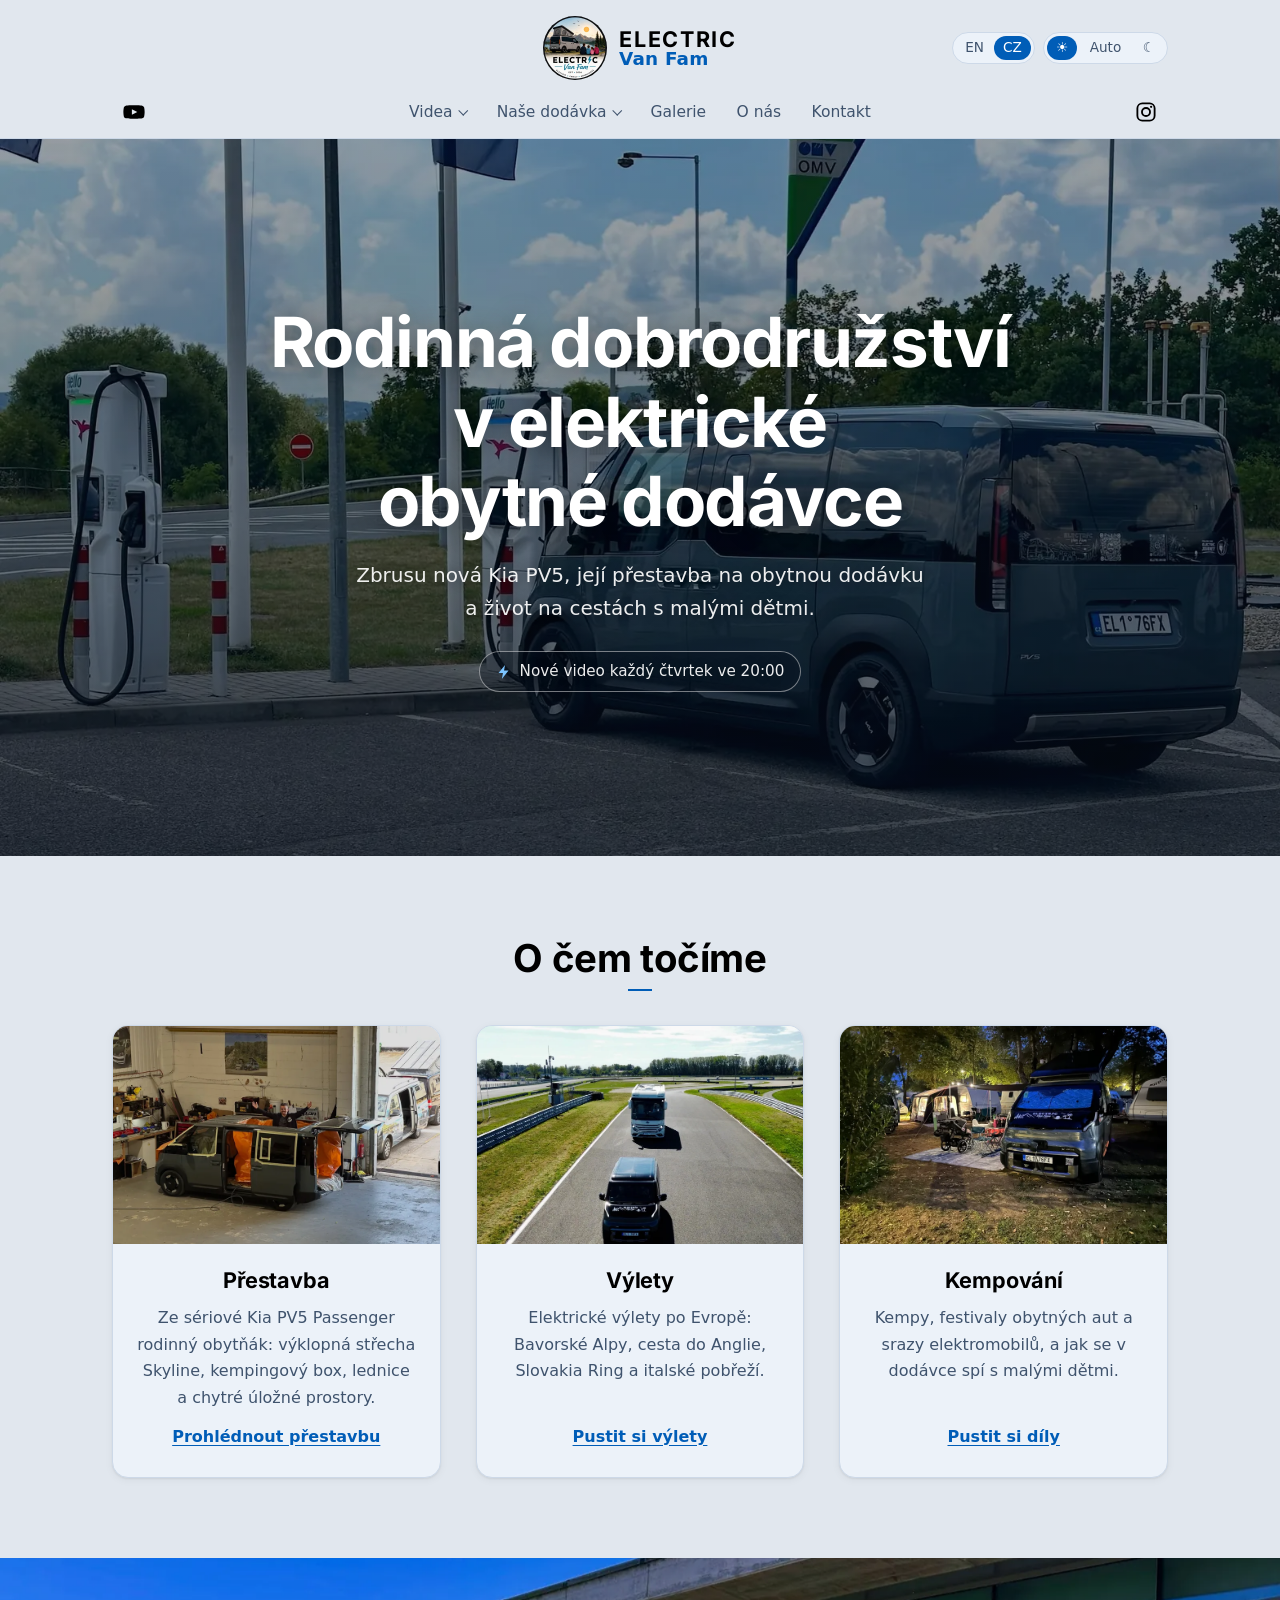
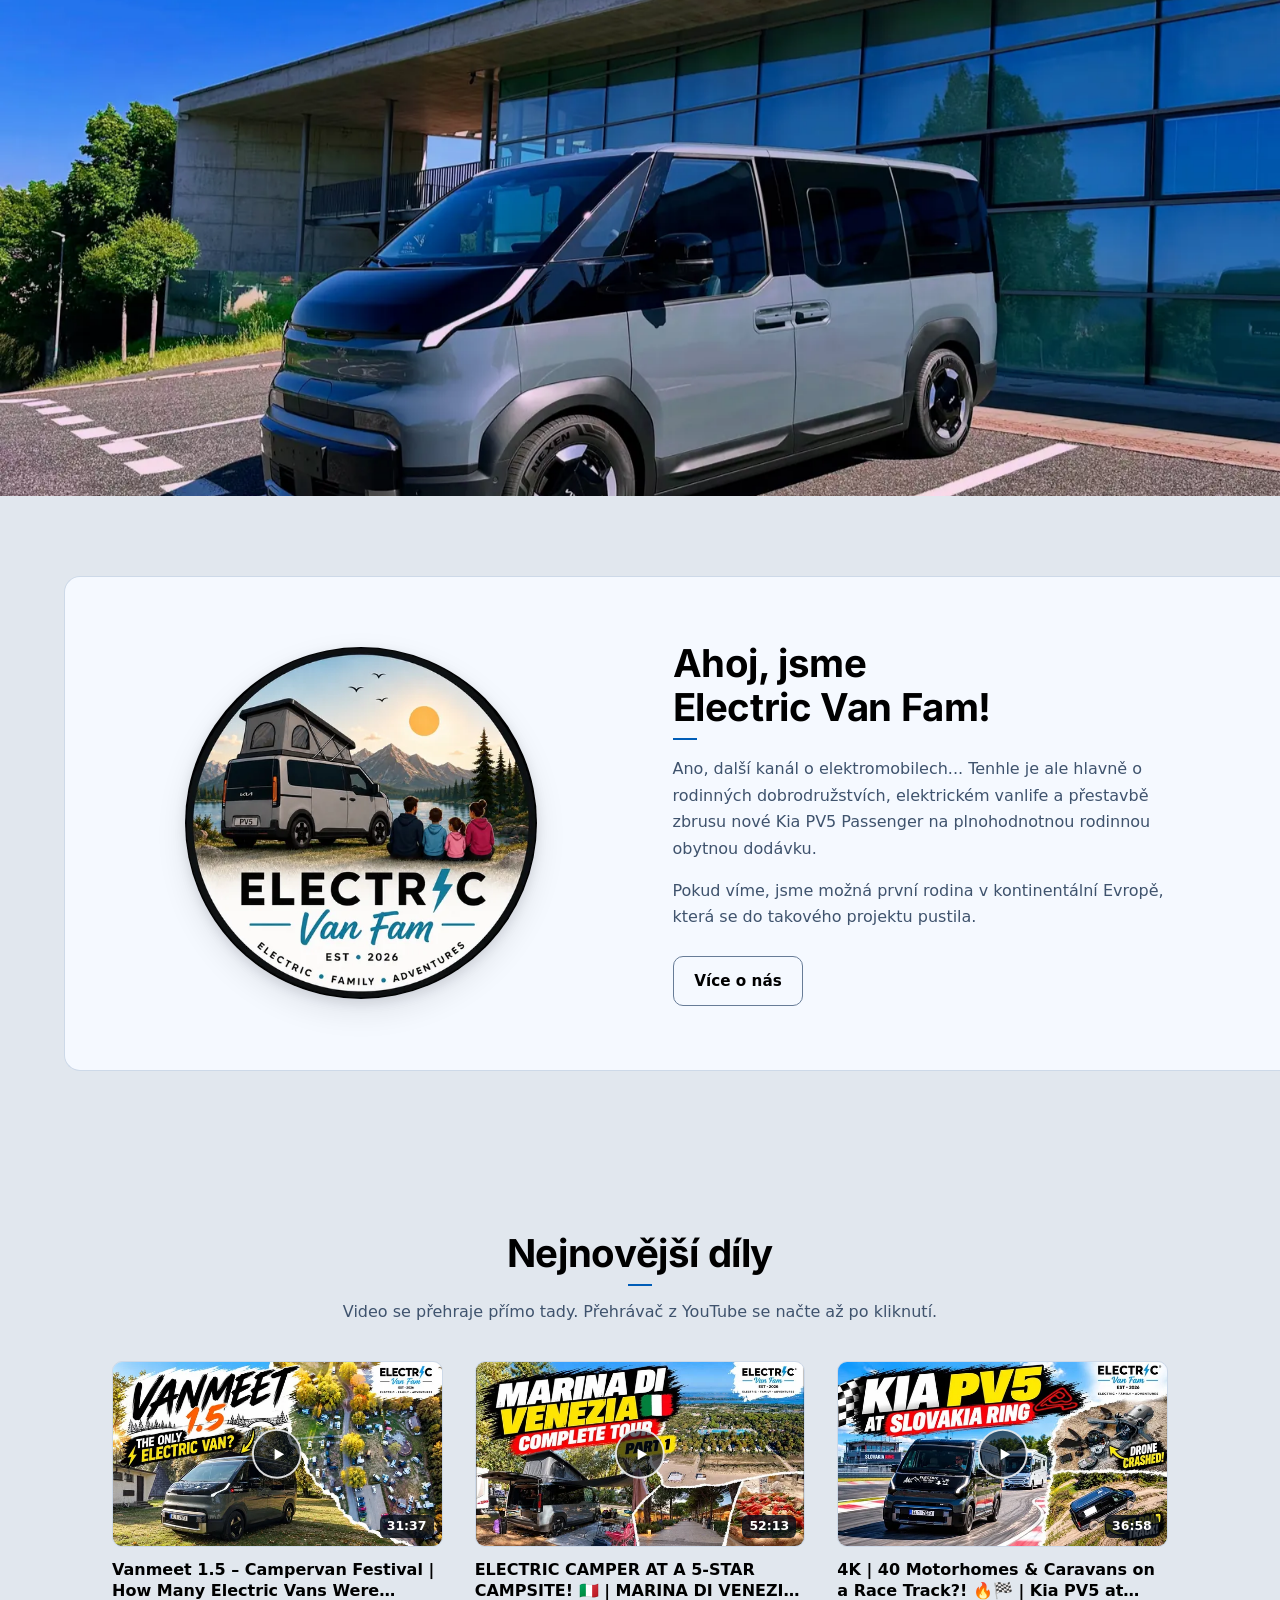
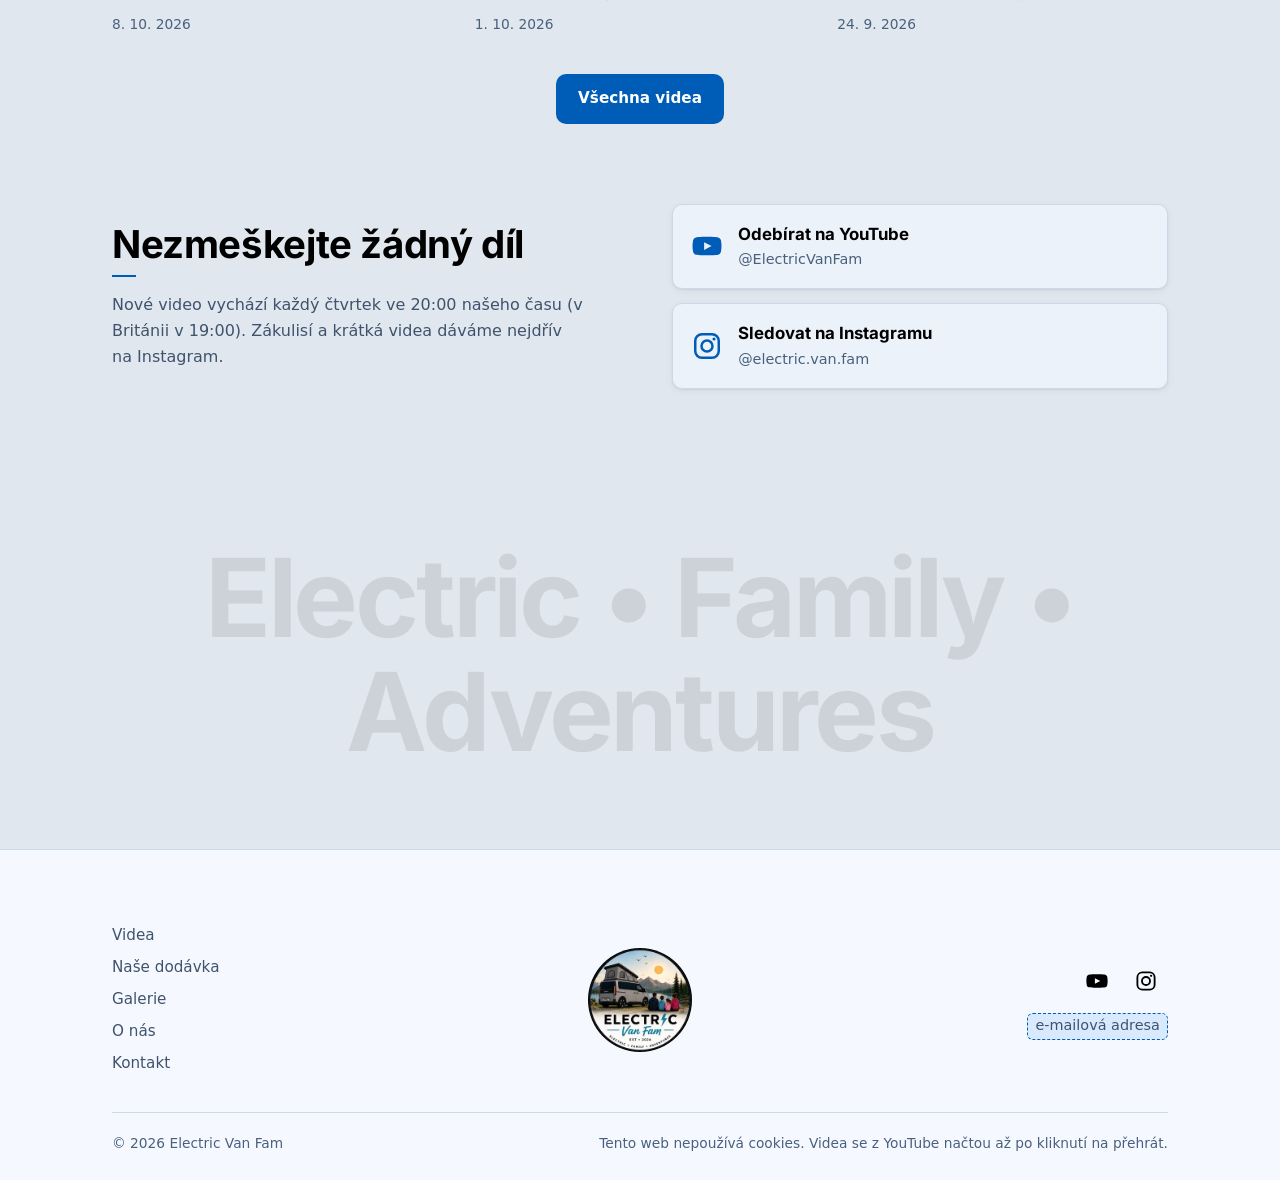
==== commit 830b51f6: "electric-van-web: deploy site/ of jakubdostal233/electric-van-web at 549c401" ====
--- a/electric-van-web/index.html
+++ b/electric-van-web/index.html
@@ -1,12 +1,12 @@
 <!DOCTYPE html>
-<html lang="en" data-theme="auto"
+<html lang="cs" data-theme="auto"
       data-title-en="Electric Van Fam - family adventures in an electric camper van"
       data-title-cs="Electric Van Fam - rodinná dobrodružství v elektrické obytné dodávce">
   <head>
     <meta charset="utf-8" />
     <meta name="robots" content="noindex" />
     <meta name="viewport" content="width=device-width, initial-scale=1" />
-    <title>Electric Van Fam - family adventures in an electric camper van</title>
+    <title>Electric Van Fam - rodinná dobrodružství v elektrické obytné dodávce</title>
     <meta name="description" content="Electric Van Fam: a family converting a brand-new Kia PV5 into an electric camper van, with road trips and camping across Europe. New video every Thursday." />
     <meta property="og:title" content="Electric Van Fam" />
     <meta property="og:description" content="Family adventures, electric vanlife and the camper conversion of a Kia PV5." />
@@ -23,6 +23,11 @@
         var q = new URLSearchParams(location.search);
         var ls = function (k) { try { return localStorage.getItem(k); } catch (e) { return null; } };
         d.setAttribute("data-theme", q.get("theme") || ls("pers-ui-theme") || "light");
+        // Czech is the default language; ?lang=en or a stored choice gives English.
+        var lang = q.get("lang") || ls("pers-ui-lang") || "cs";
+        lang = lang === "en" ? "en" : "cs";
+        d.setAttribute("data-lang", lang);
+        d.lang = lang;
         var tpl = q.get("template");
         if (tpl && /^(jdsign|aurora|bento|brutalist|devdark|scholarly)$/.test(tpl)) d.setAttribute("data-template", tpl);
       })();
--- a/electric-van-web/assets/site.css
+++ b/electric-van-web/assets/site.css
@@ -770,3 +770,10 @@
 .contact-form .botcheck { display: none !important; }
 .form-status { min-height: 1.4em; color: var(--text-muted); }
 .form-status.is-error { color: var(--text); font-weight: 600; }
+
+/* ---- language before (and without) JS ---------------------------------------
+   The head script sets html[data-lang] before the first paint, Czech by default;
+   site.js keeps it in step with lang.js. Without JS the attribute is missing and
+   Czech shows. lang.js's own rules then agree with these. */
+html:not([data-lang="en"]) .lang-en { display: none !important; }
+html[data-lang="en"] .lang-cs { display: none !important; }
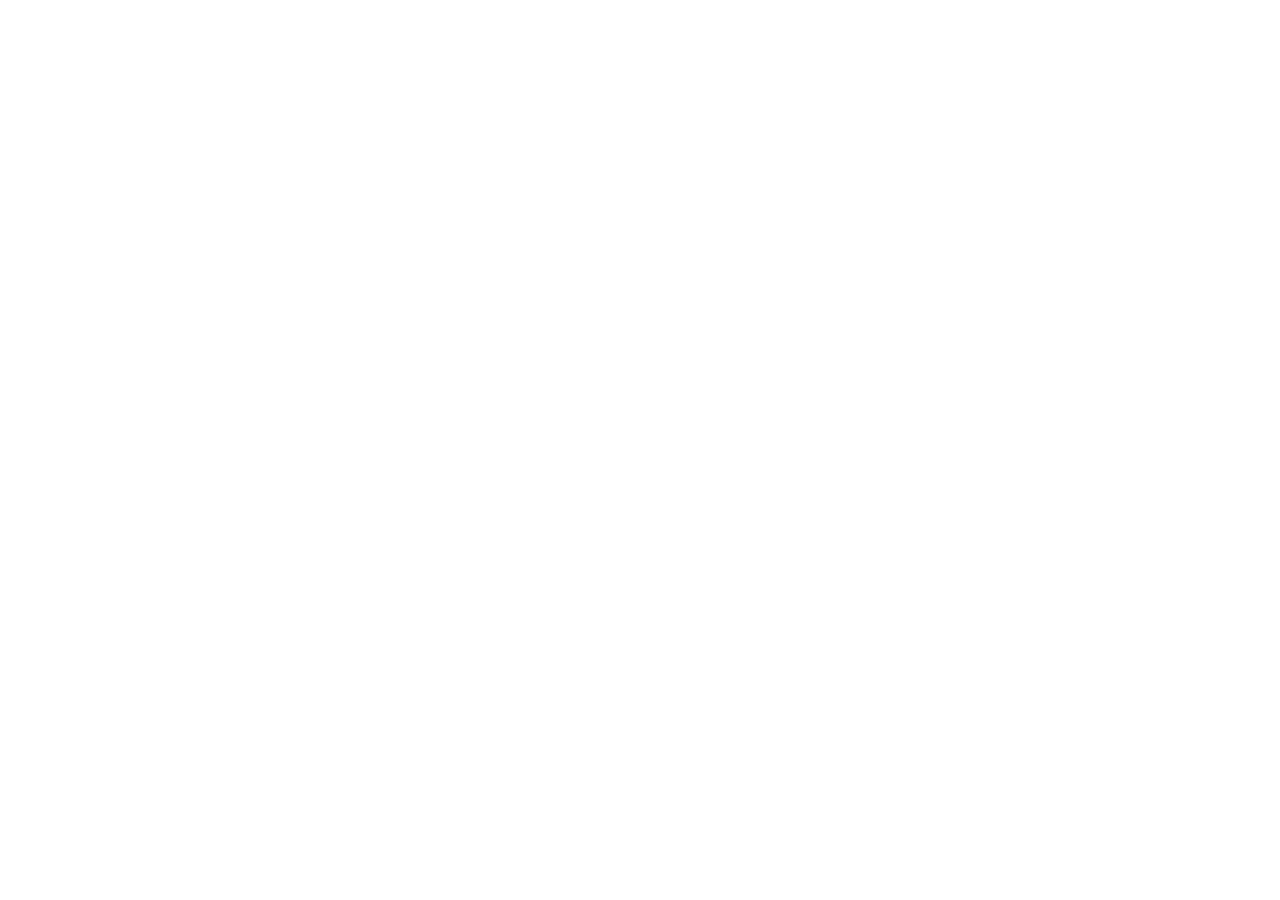
==== commit 547083e2: "electric-van-web: the site moved to electricvanfam.com - one redirect page per former page" ====
--- a/electric-van-web/index.html
+++ b/electric-van-web/index.html
@@ -1,312 +1,13 @@
 <!DOCTYPE html>
-<html lang="cs" data-theme="auto"
-      data-title-en="Electric Van Fam - family adventures in an electric camper van"
-      data-title-cs="Electric Van Fam - rodinná dobrodružství v elektrické obytné dodávce">
+<html lang="cs">
   <head>
     <meta charset="utf-8" />
-    <meta name="robots" content="noindex" />
-    <meta name="viewport" content="width=device-width, initial-scale=1" />
-    <title>Electric Van Fam - rodinná dobrodružství v elektrické obytné dodávce</title>
-    <meta name="description" content="Electric Van Fam: a family converting a brand-new Kia PV5 into an electric camper van, with road trips and camping across Europe. New video every Thursday." />
-    <meta property="og:title" content="Electric Van Fam" />
-    <meta property="og:description" content="Family adventures, electric vanlife and the camper conversion of a Kia PV5." />
-    <meta property="og:type" content="website" />
-    <link rel="icon" href="assets/img/favicon-32.png" sizes="32x32" type="image/png" />
-    <link rel="apple-touch-icon" href="assets/img/apple-touch-icon-180.png" />
-
-    <!-- Resolve the theme BEFORE first paint; `preload` stops the first paint from animating.
-         ?theme=light|dark|auto, ?lang=en|cs and ?template=<family> deep-link a state. -->
-    <script>
-      (function () {
-        var d = document.documentElement;
-        d.classList.add("js", "preload");
-        var q = new URLSearchParams(location.search);
-        var ls = function (k) { try { return localStorage.getItem(k); } catch (e) { return null; } };
-        d.setAttribute("data-theme", q.get("theme") || ls("pers-ui-theme") || "light");
-        // Czech is the default language; ?lang=en or a stored choice gives English.
-        var lang = q.get("lang") || ls("pers-ui-lang") || "cs";
-        lang = lang === "en" ? "en" : "cs";
-        d.setAttribute("data-lang", lang);
-        d.lang = lang;
-        var tpl = q.get("template");
-        if (tpl && /^(jdsign|aurora|bento|brutalist|devdark|scholarly)$/.test(tpl)) d.setAttribute("data-template", tpl);
-      })();
-    </script>
-    <link rel="stylesheet" href="fonts/fonts.css" />
-    <link rel="stylesheet" href="core/base.css" />
-    <link rel="stylesheet" href="kits/site.css" />
-    <!-- The design family, jdsign (its accent matches the channel's brand blue): one template stylesheet, which imports its skin. -->
-    <link id="template-css" rel="stylesheet" href="templates/site/jdsign.css" />
-    <script>
-      (function () {
-        var t = document.documentElement.getAttribute("data-template");
-        if (t) document.getElementById("template-css").href = "templates/site/" + t + ".css";
-      })();
-    </script>
-    <link rel="stylesheet" href="assets/site.css" />
+    <title>Electric Van Fam</title>
+    <link rel="canonical" href="https://electricvanfam.com/" />
+    <meta http-equiv="refresh" content="0; url=https://electricvanfam.com/" />
+    <script>location.replace("https://electricvanfam.com/" + location.search + location.hash);</script>
   </head>
   <body>
-    <!-- ===== chrome:icons (identical on every page) ===== -->
-    <svg width="0" height="0" style="position:absolute" aria-hidden="true" focusable="false">
-      <symbol id="i-youtube" viewBox="0 0 24 24"><path fill="currentColor" fill-rule="evenodd" d="M23.1 7.2a3 3 0 0 0-2.1-2.1C19.1 4.6 12 4.6 12 4.6s-7.1 0-9 .5A3 3 0 0 0 .9 7.2 31 31 0 0 0 .4 12c0 1.6.2 3.2.5 4.8A3 3 0 0 0 3 18.9c1.9.5 9 .5 9 .5s7.1 0 9-.5a3 3 0 0 0 2.1-2.1c.3-1.6.5-3.2.5-4.8s-.2-3.2-.5-4.8zM9.7 15.1V8.9l5.9 3.1-5.9 3.1z"/></symbol>
-      <symbol id="i-instagram" viewBox="0 0 24 24"><g fill="none" stroke="currentColor" stroke-width="2"><rect x="2.6" y="2.6" width="18.8" height="18.8" rx="5.4"/><circle cx="12" cy="12" r="4.4"/></g><circle cx="17.6" cy="6.4" r="1.25" fill="currentColor"/></symbol>
-      <symbol id="i-play" viewBox="0 0 24 24"><path fill="currentColor" d="M7 4.5v15l13-7.5z"/></symbol>
-      <symbol id="i-bolt" viewBox="0 0 24 24"><path fill="currentColor" d="M13.5 1.5 3.8 13.6h6.6l-1.6 8.9 10-12.6h-6.7z"/></symbol>
-      <symbol id="i-zoom" viewBox="0 0 24 24"><g fill="none" stroke="currentColor" stroke-width="2.2" stroke-linecap="round"><circle cx="10.5" cy="10.5" r="6.5"/><path d="M15.5 15.5 21 21M10.5 7.5v6M7.5 10.5h6"/></g></symbol>
-      <symbol id="i-menu" viewBox="0 0 24 24"><path fill="none" stroke="currentColor" stroke-width="2.2" stroke-linecap="round" d="M4 7h16M4 12h16M4 17h16"/></symbol>
-      <symbol id="i-x" viewBox="0 0 24 24"><path fill="none" stroke="currentColor" stroke-width="2.2" stroke-linecap="round" d="M6 6l12 12M18 6 6 18"/></symbol>
-      <symbol id="i-mail" viewBox="0 0 24 24"><g fill="none" stroke="currentColor" stroke-width="2" stroke-linejoin="round"><rect x="2.5" y="4.5" width="19" height="15" rx="2.5"/><path d="m3.5 6.5 8.5 6.5 8.5-6.5"/></g></symbol>
-    </svg>
-    <!-- ===== /chrome:icons ===== -->
-
-    <!-- ===== chrome:header (identical on every page except aria-current) ===== -->
-    <a class="skip-link" href="#main"><span class="lang-en">Skip to content</span><span class="lang-cs">Přejít na obsah</span></a>
-    <header class="site-header">
-      <div class="container header-top">
-        <a class="brand" href="index.html">
-          <img class="brand-badge" src="assets/img/logo-256.webp" width="64" height="64" alt="" />
-          <span class="brand-word"><span class="brand-top">Electric</span> <span class="brand-bottom">Van Fam</span></span>
-        </a>
-        <div class="header-controls">
-          <div id="lang-mount"></div>
-          <div id="theme-mount"></div>
-        </div>
-      </div>
-      <div class="container header-nav-row">
-        <span class="social-slot left">
-          <a class="icon-link" href="https://youtube.com/@electricvanfam?si=Grp4nOMV1Lf5DhQu" target="_blank" rel="noopener"
-             aria-label="Electric Van Fam on YouTube" data-aria-label-en="Electric Van Fam on YouTube" data-aria-label-cs="Electric Van Fam na YouTube"
-             title="YouTube"><svg aria-hidden="true"><use href="#i-youtube"/></svg></a>
-        </span>
-        <button class="menu-toggle" type="button" aria-expanded="false" aria-controls="site-menu" aria-label="Open menu">
-          <svg class="i-open" aria-hidden="true"><use href="#i-menu"/></svg>
-          <svg class="i-close" aria-hidden="true"><use href="#i-x"/></svg>
-        </button>
-        <nav class="site-nav" id="site-menu" aria-label="Main" data-aria-label-en="Main" data-aria-label-cs="Hlavní">
-          <ul>
-            <li class="has-sub"><a href="videos.html"><span class="lang-en">Videos</span><span class="lang-cs">Videa</span></a>
-              <ul class="sub">
-                <li><a href="videos.html#episodes"><span class="lang-en">Episodes</span><span class="lang-cs">Díly</span></a></li>
-                <li><a href="videos.html#shorts"><span class="lang-en">Shorts</span><span class="lang-cs">Shorts</span></a></li>
-                <li><a href="videos.html#playlists"><span class="lang-en">Playlists</span><span class="lang-cs">Playlisty</span></a></li>
-              </ul>
-            </li>
-            <li class="has-sub"><a href="van.html"><span class="lang-en">Our van</span><span class="lang-cs">Naše dodávka</span></a>
-              <ul class="sub">
-                <li><a href="van.html#build"><span class="lang-en">The build</span><span class="lang-cs">Přestavba</span></a></li>
-                <li><a href="van.html#gear"><span class="lang-en">Gear &amp; partners</span><span class="lang-cs">Vybavení a partneři</span></a></li>
-                <li><a href="van.html#faq"><span class="lang-en">Questions</span><span class="lang-cs">Otázky</span></a></li>
-              </ul>
-            </li>
-            <li><a href="gallery.html"><span class="lang-en">Gallery</span><span class="lang-cs">Galerie</span></a></li>
-            <li><a href="about.html"><span class="lang-en">About us</span><span class="lang-cs">O nás</span></a></li>
-            <li><a href="contact.html"><span class="lang-en">Contact</span><span class="lang-cs">Kontakt</span></a></li>
-          </ul>
-        </nav>
-        <span class="social-slot right">
-          <a class="icon-link" href="https://instagram.com/electric.van.fam?xtok=amt4czhjMHRxbmlt" target="_blank" rel="noopener"
-             aria-label="Electric Van Fam on Instagram" data-aria-label-en="Electric Van Fam on Instagram" data-aria-label-cs="Electric Van Fam na Instagramu"
-             title="Instagram"><svg aria-hidden="true"><use href="#i-instagram"/></svg></a>
-        </span>
-      </div>
-    </header>
-    <!-- ===== /chrome:header ===== -->
-
-    <main id="main">
-      <!-- ================= HERO ================= -->
-      <section class="hero-photo" aria-labelledby="hero-title">
-        <img src="assets/img/ig/Da2BRIKNQSg-1600.webp"
-             srcset="assets/img/ig/Da2BRIKNQSg-800.webp 800w, assets/img/ig/Da2BRIKNQSg-1600.webp 1600w, assets/img/ig/Da2BRIKNQSg-2400.webp 2400w"
-             sizes="100vw" alt="" fetchpriority="high" />
-        <div class="container">
-          <h1 class="title" id="hero-title"><span class="lang-en">Family adventures in an electric camper van</span><span class="lang-cs">Rodinná dobrodružství v elektrické obytné dodávce</span></h1>
-          <p class="lang-en">A brand-new Kia PV5, its camper conversion, and life on the road with young children.</p>
-          <p class="lang-cs">Zbrusu nová Kia PV5, její přestavba na obytnou dodávku a život na cestách s malými dětmi.</p>
-          <p class="schedule"><svg aria-hidden="true"><use href="#i-bolt"/></svg><span class="lang-en">New video every Thursday, 8 pm Czech time</span><span class="lang-cs">Nové video každý čtvrtek ve 20:00</span></p>
-        </div>
-      </section>
-
-      <!-- ================= OFFER CARDS ================= -->
-      <section class="section" aria-labelledby="topics-title">
-        <div class="container">
-          <div class="section-head center">
-            <h2 id="topics-title"><span class="lang-en">What we share</span><span class="lang-cs">O čem točíme</span></h2>
-          </div>
-          <div class="offer-grid">
-            <article class="offer reveal">
-              <img src="assets/img/ig/DbA2BIWIH_c-800.webp" width="800" height="600" loading="lazy"
-                   alt="The van in a workshop with its new pop-top roof being fitted"
-                   data-alt-en="The van in a workshop with its new pop-top roof being fitted"
-                   data-alt-cs="Dodávka v dílně při montáži výklopné střechy" />
-              <div class="offer-body">
-                <h3><span class="lang-en">The build</span><span class="lang-cs">Přestavba</span></h3>
-                <p class="lang-en">From a stock Kia PV5 Passenger to a family camper: a Skyline pop-top roof, a camp box, a fridge and clever storage.</p>
-                <p class="lang-cs">Ze sériové Kia PV5 Passenger rodinný obytňák: výklopná střecha Skyline, kempingový box, lednice a chytré úložné prostory.</p>
-                <a class="more" href="van.html#build"><span class="lang-en">See the build</span><span class="lang-cs">Prohlédnout přestavbu</span></a>
-              </div>
-            </article>
-            <article class="offer reveal">
-              <img src="assets/img/ig/DdrrLQiCNfX-800.webp" width="800" height="779" loading="lazy"
-                   alt="Campervans driving on the Slovakia Ring race track, seen from above"
-                   data-alt-en="Campervans driving on the Slovakia Ring race track, seen from above"
-                   data-alt-cs="Obytná auta na okruhu Slovakia Ring z ptačí perspektivy" />
-              <div class="offer-body">
-                <h3><span class="lang-en">Road trips</span><span class="lang-cs">Výlety</span></h3>
-                <p class="lang-en">Electric road trips across Europe: the Bavarian Alps, a drive to England, the Slovakia Ring and the Italian coast.</p>
-                <p class="lang-cs">Elektrické výlety po Evropě: Bavorské Alpy, cesta do Anglie, Slovakia Ring a italské pobřeží.</p>
-                <a class="more" href="videos.html#playlists"><span class="lang-en">Watch the trips</span><span class="lang-cs">Pustit si výlety</span></a>
-              </div>
-            </article>
-            <article class="offer reveal">
-              <img src="assets/img/ig/DeJIttWCNnB-800.webp" width="800" height="600" loading="lazy"
-                   alt="The van parked at a campsite in the evening, with an awning, chairs and a pram"
-                   data-alt-en="The van parked at a campsite in the evening, with an awning, chairs and a pram"
-                   data-alt-cs="Dodávka večer v kempu s markýzou, židlemi a kočárkem" />
-              <div class="offer-body">
-                <h3><span class="lang-en">Camping</span><span class="lang-cs">Kempování</span></h3>
-                <p class="lang-en">Campsites, campervan festivals and EV meet-ups, and how sleeping in a van works with young children.</p>
-                <p class="lang-cs">Kempy, festivaly obytných aut a srazy elektromobilů, a jak se v dodávce spí s malými dětmi.</p>
-                <a class="more" href="videos.html#episodes"><span class="lang-en">Watch the episodes</span><span class="lang-cs">Pustit si díly</span></a>
-              </div>
-            </article>
-          </div>
-        </div>
-      </section>
-
-      <!-- ================= PARALLAX BAND ================= -->
-      <div class="band" aria-hidden="true">
-        <img src="assets/img/ig/DaFQ-XdI2Lt-1600.webp"
-             srcset="assets/img/ig/DaFQ-XdI2Lt-800.webp 800w, assets/img/ig/DaFQ-XdI2Lt-1600.webp 1600w, assets/img/ig/DaFQ-XdI2Lt-2400.webp 2400w"
-             sizes="100vw" alt="" loading="lazy" />
-      </div>
-
-      <!-- ================= ABOUT TEASER (offset box) ================= -->
-      <section class="offset-wrap" aria-labelledby="about-title">
-        <div class="offset-box">
-          <div class="offset-inner">
-            <div class="offset-media reveal">
-              <img class="badge-art" src="assets/img/logo-512.webp" width="512" height="512" loading="lazy"
-                   alt="The Electric Van Fam badge: a family of four sitting by a lake next to their van with a pop-top roof"
-                   data-alt-en="The Electric Van Fam badge: a family of four sitting by a lake next to their van with a pop-top roof"
-                   data-alt-cs="Logo Electric Van Fam: čtyřčlenná rodina sedí u jezera vedle své dodávky s výklopnou střechou" />
-            </div>
-            <div class="offset-text reveal">
-              <h2 id="about-title"><span class="lang-en">Hi, we're the Electric Van Fam!</span><span class="lang-cs">Ahoj, jsme Electric Van Fam!</span></h2>
-              <p class="lang-en">Yes, it's another EV channel... But this one is all about family adventures, electric vanlife, and the conversion of a brand-new Kia PV5 Passenger into a fully capable family camper van.</p>
-              <p class="lang-cs">Ano, další kanál o elektromobilech... Tenhle je ale hlavně o rodinných dobrodružstvích, elektrickém vanlife a přestavbě zbrusu nové Kia PV5 Passenger na plnohodnotnou rodinnou obytnou dodávku.</p>
-              <p class="lang-en">As far as we know, we may be the first family in continental Europe taking on a project like this.</p>
-              <p class="lang-cs">Pokud víme, jsme možná první rodina v kontinentální Evropě, která se do takového projektu pustila.</p>
-              <a class="btn btn-ghost" href="about.html"><span class="lang-en">More about us</span><span class="lang-cs">Více o nás</span></a>
-            </div>
-          </div>
-        </div>
-      </section>
-
-      <!-- ================= LATEST EPISODES ================= -->
-      <section class="section" aria-labelledby="latest-title">
-        <div class="container">
-          <div class="section-head center">
-            <h2 id="latest-title"><span class="lang-en">Latest episodes</span><span class="lang-cs">Nejnovější díly</span></h2>
-            <p class="lang-en">Press play to watch here. The player loads from YouTube only when you press it.</p>
-            <p class="lang-cs">Video se přehraje přímo tady. Přehrávač z YouTube se načte až po kliknutí.</p>
-          </div>
-          <div class="video-grid" data-lb-group="latest">
-            <!-- content:latest-episodes:begin -->
-            <a class="vcard reveal" href="https://www.youtube.com/watch?v=C58DhxHPmXc" data-lb="video" data-video-id="C58DhxHPmXc"
-               data-caption-en="Vanmeet 1.5 – Campervan Festival | How Many Electric Vans Were There? ⚡EVF#21">
-              <span class="vthumb">
-                <img src="assets/img/yt/C58DhxHPmXc-640.webp" width="640" height="360" loading="lazy" alt="" />
-                <span class="play" aria-hidden="true"><svg><use href="#i-play"/></svg></span>
-                <span class="duration">31:37</span>
-              </span>
-              <span class="vtitle">Vanmeet 1.5 – Campervan Festival | How Many Electric Vans Were There? ⚡EVF#21</span>
-              <span class="vmeta"><time datetime="2026-10-08"><span class="lang-en">8 Oct 2026</span><span class="lang-cs">8. 10. 2026</span></time></span>
-            </a>
-            <a class="vcard reveal" href="https://www.youtube.com/watch?v=YFvLomUdgms" data-lb="video" data-video-id="YFvLomUdgms"
-               data-caption-en="ELECTRIC CAMPER AT A 5-STAR CAMPSITE! 🇮🇹 | MARINA DI VENEZIA | PART 1. EVF#20">
-              <span class="vthumb">
-                <img src="assets/img/yt/YFvLomUdgms-640.webp" width="640" height="360" loading="lazy" alt="" />
-                <span class="play" aria-hidden="true"><svg><use href="#i-play"/></svg></span>
-                <span class="duration">52:13</span>
-              </span>
-              <span class="vtitle">ELECTRIC CAMPER AT A 5-STAR CAMPSITE! 🇮🇹 | MARINA DI VENEZIA | PART 1. EVF#20</span>
-              <span class="vmeta"><time datetime="2026-10-01"><span class="lang-en">1 Oct 2026</span><span class="lang-cs">1. 10. 2026</span></time></span>
-            </a>
-            <a class="vcard reveal" href="https://www.youtube.com/watch?v=ShgJWaD2Wiw" data-lb="video" data-video-id="ShgJWaD2Wiw"
-               data-caption-en="4K | 40 Motorhomes &amp; Caravans on a Race Track?! 🔥🏁 | Kia PV5 at Slovakia Ring! EVF#19">
-              <span class="vthumb">
-                <img src="assets/img/yt/ShgJWaD2Wiw-640.webp" width="640" height="360" loading="lazy" alt="" />
-                <span class="play" aria-hidden="true"><svg><use href="#i-play"/></svg></span>
-                <span class="duration">36:58</span>
-              </span>
-              <span class="vtitle">4K | 40 Motorhomes &amp; Caravans on a Race Track?! 🔥🏁 | Kia PV5 at Slovakia Ring! EVF#19</span>
-              <span class="vmeta"><time datetime="2026-09-24"><span class="lang-en">24 Sep 2026</span><span class="lang-cs">24. 9. 2026</span></time></span>
-            </a>
-            <!-- content:latest-episodes:end -->
-          </div>
-          <div class="section-actions">
-            <a class="btn btn-primary" href="videos.html"><span class="lang-en">All videos</span><span class="lang-cs">Všechna videa</span></a>
-          </div>
-        </div>
-      </section>
-
-      <!-- ================= FOLLOW (in place of the newsletter) ================= -->
-      <section class="section" aria-labelledby="follow-title">
-        <div class="container follow">
-          <div class="reveal">
-            <h2 id="follow-title"><span class="lang-en">Never miss an episode</span><span class="lang-cs">Nezmeškejte žádný díl</span></h2>
-            <p class="lang-en">A new video comes out every Thursday at 8 pm Czech time (7 pm in the UK). Behind-the-scenes moments and short clips go to Instagram first.</p>
-            <p class="lang-cs">Nové video vychází každý čtvrtek ve 20:00 našeho času (v Británii v 19:00). Zákulisí a krátká videa dáváme nejdřív na Instagram.</p>
-          </div>
-          <div class="follow-links reveal">
-            <a class="follow-link" href="https://youtube.com/@electricvanfam?si=Grp4nOMV1Lf5DhQu" target="_blank" rel="noopener">
-              <svg aria-hidden="true"><use href="#i-youtube"/></svg>
-              <span><strong><span class="lang-en">Subscribe on YouTube</span><span class="lang-cs">Odebírat na YouTube</span></strong><span class="handle">@ElectricVanFam</span></span>
-            </a>
-            <a class="follow-link" href="https://instagram.com/electric.van.fam?xtok=amt4czhjMHRxbmlt" target="_blank" rel="noopener">
-              <svg aria-hidden="true"><use href="#i-instagram"/></svg>
-              <span><strong><span class="lang-en">Follow on Instagram</span><span class="lang-cs">Sledovat na Instagramu</span></strong><span class="handle">@electric.van.fam</span></span>
-            </a>
-          </div>
-        </div>
-      </section>
-
-      <!-- ================= GIANT TAGLINE ================= -->
-      <div class="tagline-giant" aria-hidden="true"><p>Electric • Family • Adventures</p></div>
-    </main>
-
-    <!-- ===== chrome:footer (identical on every page) ===== -->
-    <footer class="site-footer">
-      <div class="container">
-        <div class="footer-cols">
-          <ul class="footer-nav">
-            <li><a href="videos.html"><span class="lang-en">Videos</span><span class="lang-cs">Videa</span></a></li>
-            <li><a href="van.html"><span class="lang-en">Our van</span><span class="lang-cs">Naše dodávka</span></a></li>
-            <li><a href="gallery.html"><span class="lang-en">Gallery</span><span class="lang-cs">Galerie</span></a></li>
-            <li><a href="about.html"><span class="lang-en">About us</span><span class="lang-cs">O nás</span></a></li>
-            <li><a href="contact.html"><span class="lang-en">Contact</span><span class="lang-cs">Kontakt</span></a></li>
-          </ul>
-          <div class="footer-logo"><img src="assets/img/logo-256.webp" width="104" height="104" loading="lazy" alt="Electric Van Fam" /></div>
-          <div class="footer-contact">
-            <div class="socials">
-              <a class="icon-link" href="https://youtube.com/@electricvanfam?si=Grp4nOMV1Lf5DhQu" target="_blank" rel="noopener" aria-label="YouTube"><svg aria-hidden="true"><use href="#i-youtube"/></svg></a>
-              <a class="icon-link" href="https://instagram.com/electric.van.fam?xtok=amt4czhjMHRxbmlt" target="_blank" rel="noopener" aria-label="Instagram"><svg aria-hidden="true"><use href="#i-instagram"/></svg></a>
-            </div>
-            <!-- TODO(owner): the family's public e-mail address -->
-            <span class="todo"><span class="lang-en">e-mail address</span><span class="lang-cs">e-mailová adresa</span></span>
-          </div>
-        </div>
-        <div class="footer-bottom">
-          <p>© 2026 Electric Van Fam</p>
-          <p class="lang-en">This site sets no cookies. Videos load from YouTube only when you press play.</p>
-          <p class="lang-cs">Tento web nepoužívá cookies. Videa se z YouTube načtou až po kliknutí na přehrát.</p>
-        </div>
-      </div>
-    </footer>
-    <!-- ===== /chrome:footer ===== -->
-
-    <script src="core/theme.js"></script>
-    <script src="core/lang.js"></script>
-    <script src="assets/site.js"></script>
+    <p>Electric Van Fam: <a href="https://electricvanfam.com/">https://electricvanfam.com/</a></p>
   </body>
 </html>
